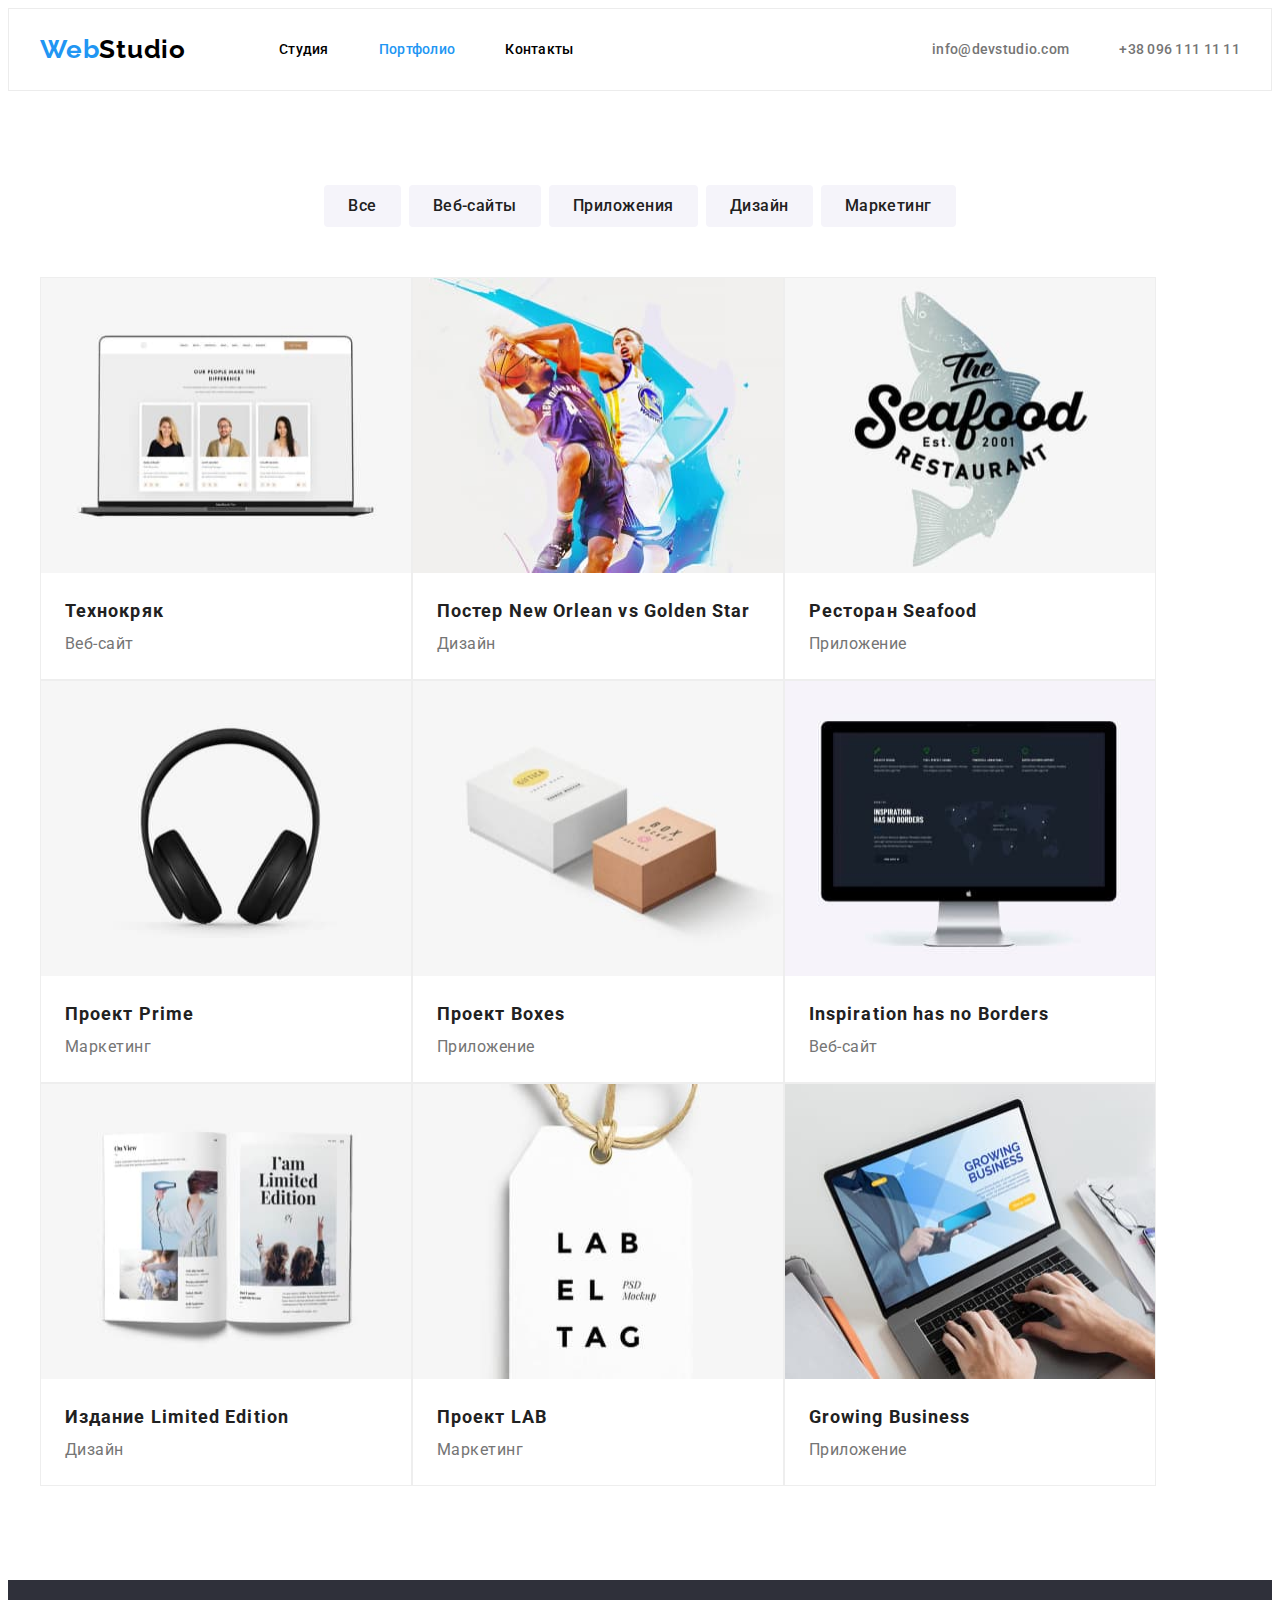
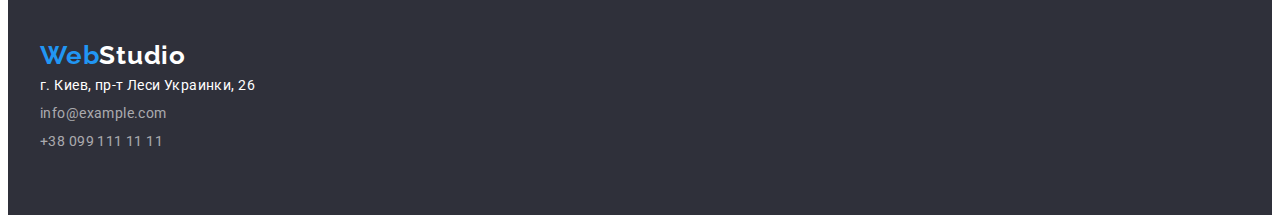
==== portfolio.html @ ea61c797 "no?" ====
<!DOCTYPE html>
<html lang="ru">
  <head>
    <meta charset="UTF-8" />
    <meta http-equiv="X-UA-Compatible" content="IE=edge" />
    <meta name="viewport" content="width=device-width, initial-scale=1.0" />
    <title>Portfolio</title>
    <link rel="preconnect" href="https://fonts.googleapis.com" />
    <link rel="preconnect" href="https://fonts.gstatic.com" crossorigin />
    <link
      href="https://fonts.googleapis.com/css2?family=Montserrat:wght@100;400;700&family=Raleway:wght@700&family=Roboto:wght@400;500;700;900&display=swap"
      rel="stylesheet"
    />
    <link
      rel="stylesheet"
      href="https://cdnjs.cloudflare.com/ajax/libs/modern-normalize/1.1.0/modern-normalize.min.css"
      integrity="sha512-wpPYUAdjBVSE4KJnH1VR1HeZfpl1ub8YT/NKx4PuQ5NmX2tKuGu6U/JRp5y+Y8XG2tV+wKQpNHVUX03MfMFn9Q=="
      crossorigin="anonymous"
      referrerpolicy="no-referrer"
    />
    <link rel="stylesheet" href="./css/styles.css" />
  </head>
  <body>
    <header class="header">
      <div class="container main-nav">
      <a href="./index.html" class="header-logo link"
        >Web<span class="title-studio">Studio</span></a
      >

      <nav class="header-nav">
        <ul class="header-list list">
          <li class="header-item list">
            <a href="./index.html" class="header-link link">Студия</a>
          </li>
          <li class="header-item list">
            <a href="./portfolio.html" class="header-link link"
              ><span class="portfolio-title"> Портфолио</span></a
            >
          </li>
          <li class="header-item list">
            <a href="#" class="header-link link">Контакты</a>
          </li>
        </ul>
      </nav>
      <ul class="connect-list">
        <li class="contact-list list item">
          <a href="mailto:info@devstudio.com" class="header-link link"
            ><span class="contact-tel">info@devstudio.com</span></a
          >
        </li>
        <li class="contact-list list item">
          <a href="tel:+380961111111" class="header-link link"
            ><span class="contact-tel">+38 096 111 11 11</span></a
          >
        </li>
      </ul>
    </div>
    </header>

    <main>
      <section class="team">
        <div class="container">
        <h1 class="visually-hidden">Наши проэкты</h1>
        <div class="project-item">
        <ul class="team-text">
          <li class="projects-list list">
            <button type="button" class="projects-button">Всe</button>
          </li>

          <li class="projects-list list">
            <button type="button" class="projects-button">Веб-сайты</button>
          </li>

          <li class="projects-list list">
            <button type="button" class="projects-button">Приложения</button>
          </li>

          <li class="projects-list list">
            <button type="button" class="projects-button">Дизайн</button>
          </li>

          <li class="projects-list list">
            <button type="button" class="projects-button">Маркетинг</button>
          </li>
        
        </ul>
      </div>
        <ul class="development">
          <li class="development-list list">
            <div class="flex-element">
            <a href="#" class="development-foto">
              <img
                src="./images2/img1.jpg"
                width="370"
                height="295"
                alt="Фото на мониторе"
              />
              <div class="development-text">
              <h2 class="development-title">Технокряк</h2>
              <p class="development-pre-title">Веб-сайт</p>
            </div>
          </div>
            
            
            </a>
          </li>
          <li class="development-list list">
            <div class="flex-element">
            <a href="#" class="development-foto">
              <img
                src="./images2/img2.jpg"
                width="370"
                height="295"
                alt="Игра в баскетбол"
              />
              <div class="development-text">
              <h2 class="development-title">Постер New Orlean vs Golden Star</h2>
              <p class="development-pre-title">Дизайн</p>
            </div>
              </div>
            </a>
          </li>
          
          <li class="development-list list">
            <div class="flex-element">
            <a href="#" class="development-foto">
              <img
                src="./images2/img3.jpg"
                width="370"
                height="295"
                alt="Название ресторана"
              />
              <div class="development-text">
              <h2 class="development-title">Ресторан Seafood</h2>
              <p class="development-pre-title">Приложение</p>
            </div>
            </div>
            </a>
          </li>
          
          <li class="development-list list">
            <div class="flex-element">
            <a href="#" class="development-foto">
              <img
                src="./images2/img4.jpg"
                width="370"
                height="295"
                alt="Наушники"
              />
              <div class="development-text">
              <h2 class="development-title">Проект Prime</h2>
              <p class="development-pre-title">Маркетинг</p>
            </div>
            </div>
            </a>
          </li>
          
          <li class="development-list list">
            <div class="flex-element">
            <a href="#" class="development-foto">
              <img
                src="./images2/img5.jpg"
                width="370"
                height="295"
                alt="Две коробки"
              />
              <div class="development-text">
              <h2 class="development-title">Проект Boxes</h2>
              <p class="development-pre-title">Приложение</p>
            </div>
            </div>
            </a>
          </li>
          
          <li class="development-list list">
            <div class="flex-element">
            <a href="#" class="development-foto">
              <img
                src="./images2/img6.jpg"
                width="370"
                height="295"
                alt="Монитор"
              />
              <div class="development-text">
              <h2 class="development-title">Inspiration has no Borders</h2>
              <p class="development-pre-title">Веб-сайт</p>
            </div>
            </div>
            </a>
          </li>
          
          <li class="development-list list">
            <div class="flex-element">
            <a href="#" class="development-foto">
              <img
                src="./images2/img7.jpg"
                width="370"
                height="295"
                alt="Развернутый жернал"
              />
              <div class="development-text">
              <h2 class="development-title">Издание Limited Edition</h2>
              <p class="development-pre-title">Дизайн</p>
            </div>
            </div>
            </a>
          </li>
          
          <li class="development-list list">
            <div class="flex-element">
            <a href="#" class="development-foto">
              <img
                src="./images2/img8.jpg"
                width="370"
                height="295"
                alt="Проспект с надписью"
              />
              <div class="development-text">
              <h2 class="development-title">Проект LAB</h2>
              <p class="development-pre-title">Маркетинг</p>
            </div>
            </div>
            </a>
          </li>
          
          <li class="development-list list">
            <div class="flex-element">
            <a href="#" class="development-foto">
              <img
                src="./images2/img9.jpg"
                width="370"
                height="295"
                alt="Работа на ноутбуке"
              >
              <div class="development-text">
              <h2 class="development-title">Growing Business</h2>
              <p class="development-pre-title">Приложение</p>
            </div>
          </div>
            </a>
          </li>
        </ul>
      </div>
      </section>
    </main>
    <footer class="info">
      <div class="container">
      <a href="./index.html" class="info-logo"
        ><span class="info-logo logo">Web</span>Studio</a
      >
      <address class="address">
        <p>
          <a
            href="https://www.google.com/maps/place/%D0%B1%D1%83%D0%BB.+%D0%9B%D0%B5%D1%81%D0%B8+%D0%A3%D0%BA%D1%80%D0%B0%D0%B8%D0%BD%D0%BA%D0%B8,+26,+%D0%9A%D0%B8%D0%B5%D0%B2,+02000/@50.4265807,30.5383858,17z/data=!3m1!4b1!4m5!3m4!1s0x40d4cf0e033ecbe9:0x57a4dffefec77da0!8m2!3d50.4265807!4d30.5383858?hl=ru"
            class="adress-city link"
          >
            г. Киев, пр-т Леси Украинки, 26</a
          >
        </p>
        <p>
          <a href="mailto:info@example.com" class="address-mail"
            >info@example.com</a
          >
        </p>
        <p>
          <a href="tel:+380991111111" class="address-tel">+38 099 111 11 11</a>
        </p>
      </address>
    </div>
    </footer>
  </body>
</html>
---- css/styles.css ----
:root {
    
    --main-title-color: #212121;
    --second-title-color: #2196F3;
    --font-style: normal;
    --primary-white-color: #FFFFFF; 
    --adress-prime-color: #757575;
}


body {

    font-family: 'Roboto', 'sans-serif';
}

.list {

    list-style: none;
}

.link {
    
    text-decoration: none;
}

.container {

    width: 1200px;

    padding-left: 15px;
    padding-right: 15px;

    margin-left: auto;
    margin-right: auto;

    
}


h1,
h2,
h3,
h4,
h5,
h6,
ul,
li,
p {

margin: 0;
padding: 0;

}
  



img {

    display: block;

  }

  button {

    cursor: pointer;

  }



  .section {

    padding-top: 94px;
    padding-bottom: 94px;

  }



/* ------------------ HEADER */

.header-nav. {
    
    
    
    background: var(--primary-white-color)
    
}


/* -----------MAIN NAV---------- */


.main-nav {

    display: flex;
    align-items: center;
    
    
}

/* ----------HEADER---------- */

.header {


border: 1px solid #ECECEC;

}


.header-item {

margin-right: 50px;

font-weight: 500;
font-size: 14px;
line-height: 1.14;
letter-spacing: 0.02em;


}



.header-item:last-child {

    margin-right: 0;
}


.header-nav {

    margin-left: 93px;
}


.header-logo {

font-family: 'Raleway', 'sans-serif';


margin-top: 24px;
margin-bottom: 25px;

}


.header-logo {
font-weight: 700;
font-size: 26px;
line-height: 1.19;
letter-spacing: 0.03em;

color: var(--second-title-color)

}

.title-studio:focus,
.title-studio:hover {

    
}

.header-list {

    display: flex;

}


.header-link {

    display: block;

    padding-top: 32px;
    padding-bottom: 32px;

color: var(--main-title-color)

font-weight: 500;
font-size: 14px;
line-height: 1.14;
letter-spacing: 0.02em;

}

.contact-mail {

font-weight: 500;
font-size: 14px;
line-height: 1.14;
letter-spacing: 0.02em;

color: var(--adress-prime-color)


}

.contact-tel {

font-weight: 500;
font-size: 14px;
line-height: 16px;
letter-spacing: 0.02em;

color: var(--adress-prime-color)
}

.contact-mail:hover,
.contact-mail:focus,
.contact-tel:hover,
.contact-tel:focus {

color: var(--second-title-color);

}


/* ----------------CONNECT TEL MAIL------------- */


.connect-list {

margin-left: auto;
    display: flex;

}

.connect-list .item + .item {

    margin-left: 50px;

}



.studio-title,
.portfolio-title {

font-weight: 500;
font-size: 14px;
line-height: 1.14;
letter-spacing: 0.02em;

color: var(--second-title-color);

}

.title-studio {

font-family: 'Raleway';
font-weight: 700;
font-size: 26px;
line-height: 1.19;
letter-spacing: 0.03em;

color: #000000;

}

.header-link:hover,
.header-link:focus {

color: var(--second-title-color)

}

.header-mail {

font-weight: 500;
font-size: 14px;
line-height: 1.14;
letter-spacing: 0.02em;

color: var(--second-title-color)

}

.header-tel {

font-weight: 500;
font-size: 14px;
line-height: 1.14;
letter-spacing: 0.02em;

color: var(--adress-prime-color)

}

.contact-list {

text-decoration: none;
    
}

/* --------------------HERO */

.hero {

    padding-top: 200px;
    padding-bottom: 200px;

    margin-bottom: 94px;

text-align: center;

    
background-color: #2F303A;


}



.hero-title {
    
text-align: center;

max-width: 696px;

font-weight: 900;
font-size: 44px;
line-height: 1.36;
letter-spacing: 0.06em;

margin-right: auto;
margin-left: auto;
margin-bottom: 30px;



color: var(--primary-white-color);

}



.hero-button {

text-align: center;


padding-top: 10px;
padding-right: 32px;
padding-bottom: 10px;
padding-left: 32px;



    font-weight: 700;
    font-size: 16px;
    line-height: 1.88;
    letter-spacing: 0.06em;

    color: var(--primary-white-color);
    background-color: #2196F3;

    box-shadow: 0px 4px 4px rgba(0, 0, 0, 0.15);
    border-radius: 4px;
    border: none;
    cursor: pointer;
    margin: 0 auto;
    display: block;
    


}

/* ------------ABOUT */

.about {
    
    
    margin-bottom: 94px;
    
}

.about-text {

    display: flex;
    gap: 30px;

}



.visually-hidden {

    position: absolute;
    white-space: nowrap;
    width: 1px;
    height: 1px;
    overflow: hidden;
    border: 0;
    padding: 0;
    clip: rect(0 0 0 0);
    clip-path: inset(50%);
    margin: -1px;

  }

.about-pre-title {

font-weight: 700;
font-size: 14px;
line-height: 1.14;
letter-spacing: 0.03em;
text-transform: uppercase;


margin-bottom: 10px;


color: var(--main-title-color);

}
.about-text {

font-size: 14px;
line-height: 1.71;
letter-spacing: 0.03em;


color: var(--adress-prime-color)
}

/* ----------WORK------------- */

.work-about-foto {

    display: flex;
    gap: 30px;
    
}


.work-about {

text-align: center;
font-weight: 700;
font-size: 36px;
line-height: 1.16;
letter-spacing: 0.03em;

color: var(--main-title-color);

margin-bottom: 50px;

}

.about-list {

text-decoration: none;
min-width: 270px;

}



.work-foto {

text-decoration: none;


margin-bottom: 94px;
    
}



/* -----------TEAM */

.team-work {
    
background-color: #F5F4FA;


padding-top: 94px;
padding-bottom: 94px;
}

.team-text {

    margin-top: 94px;

}

.team-title {
text-align: center;

margin-bottom: 50px;


font-weight: 700;
font-size: 36px;
line-height: 1.66;
letter-spacing: 0.03em;

color: var(--main-title-color);

}

.team-list {
    display: flex;
    gap: 30px;

    max-width: 270px;

text-decoration: none;

    
}
.team-item {

box-shadow: 0px 1px 3px rgba(0, 0, 0, 0.12), 0px 1px 1px rgba(0, 0, 0, 0.14), 0px 2px 1px rgba(0, 0, 0, 0.2);
border-radius: 0px 0px 4px 4px;
    
}
.team-foto {


}

.team-info {

padding-top: 30px;
padding-bottom: 30px;

}

.team-pre-title {
text-align: center;

margin-bottom: 10px;
font-weight: 500;
font-size: 16px;
line-height: 1.18;
letter-spacing: 0.03em;

color: var(--main-title-color);
}
.team-list-text {
text-align: center;

font-size: 16px;
line-height: 1.18;
letter-spacing: 0.03em;

color: var(--adress-prime-color)
}

/* ------------FOOTER */

.info {

background-color: #2F303A;

padding-top: 60px;
padding-bottom: 60px;


}
.info-logo {

font-family: 'Raleway';
font-weight: 700;
font-size: 26px;
line-height: 1.19;
letter-spacing: 0.03em;

color: var(--primary-white-color);

margin-bottom: 20px;

}
.logo {

font-family: 'Raleway';
font-weight: 700;
font-size: 26px;
line-height: 1.19;
letter-spacing: 0.03em;

color: var(--second-title-color)

}
.address {

font-size: 14px;
line-height: 1.71;
letter-spacing: 0.03em;

color: var(--primary-white-color);

}
.adress-city {

font-weight: 400;
font-size: 14px;
line-height: 1.71;
letter-spacing: 0.03em;

color: var(--primary-white-color)

margin-bottom: 9px;

}

.address-mail {

margin-bottom: 9px;
    
}

.address-mail,
.address-tel {

font-size: 14px;
line-height: 1.71;
letter-spacing: 0.03em;

color: rgba(255, 255, 255, 0.6);

}

.adress-city:hover,
.adress-city:focus,
.address-mail:hover,
.address-mail:focus,
.address-tel:hover,
.address-tel:focus {

    color: var(--second-title-color);
}


/* ----------PORTFOLIO */

body {

    font-family: 'Roboto', 'sans-serif';

}

/* ------------MAIN */



.project-item {

    margin-bottom: 50px;
    
}

/* --------------TEAM LIST--------- */

.team {

    background: #FFFFFF;

}

.team-text {

    margin-right: auto;
    margin-left: auto;
    display: flex;
    justify-content: center;
    
    gap: 8px;
    
}




.projects-list {

    display: inline-block;


text-decoration: none;   
font-weight: 500;
font-size: 16px;
line-height: 1.62;
letter-spacing: 0.03em;

color: var(--main-title-color);
}


.projects-button:hover,
.projects-button:focus
{
    color: var(--primary-white-color);
    background-color: var(--second-title-color)
    
    
}

.button-color {

    color: var(--second-title-color);
    cursor: pointer;
    
}


.projects-button {

    background: #F5F4FA;
    border-radius: 4px;
    border-color: transparent;

font-family: 'Roboto';
font-weight: 500;
font-size: 16px;
line-height: 1.62;
letter-spacing: 0.03em;

color: var(--main-title-color);
cursor: pointer;

padding-top: 6px;
padding-right: 22px;
padding-bottom: 6px;
padding-left: 22px; 

}

.development-text {

padding-top: 20px;
padding-bottom: 20px;
padding-right: 24px;
padding-left: 24px;

}
    

/* ------------PHOTOS---------- */

.development {

    display: flex;
    flex-wrap: wrap;
    margin-bottom: 94px;
    
}

.flex-element {

    width: 370px;
    
    margin-right: 30px;
    margin-bottom: 30px;
    
}

.flex-element:nth-child(3n - 1) {

    margin-right: 0;
}

.flex-element:nth-last-child(-n + 6) {

    margin-bottom: 0;
    
  }

.development-list {

    width: 370px;

background: #FFFFFF;
border: 1px solid #EEEEEE;

    
}
.development-foto {

text-decoration: none;

    
}
.development-title {

font-weight: 700;
font-size: 18px;
line-height: 2.00;
letter-spacing: 0.06em;

color: var(--main-title-color);

}


.development-pre-title {

font-size: 16px;
line-height: 1.87;
letter-spacing: 0.03em;

color: var(--adress-prime-color)

}

/* --------FOOTER */


.info-logo {

text-decoration: none;
margin-bottom: 20px;

}

.info-logo:hover,
.info-logo:focus {

    
}

.logo {
}

.address-city {

    margin-bottom: 9px;

}

.address {

text-decoration: none;
font-style: var(--font-style);
font-size: 14px;
line-height: 2;


letter-spacing: 0.03em;

color: var(--primary-white-color);
}

.address-mail {

    margin-bottom: 9px;

}

.address-tel {

    margin-bottom: 9px;

}

.address-mail,
.address-tel {

text-decoration: none;
font-size: 14px;
line-height: 2;
font-style: var(--font-style);
letter-spacing: 0.03em;

color: rgba(255, 255, 255, 0.6);
}
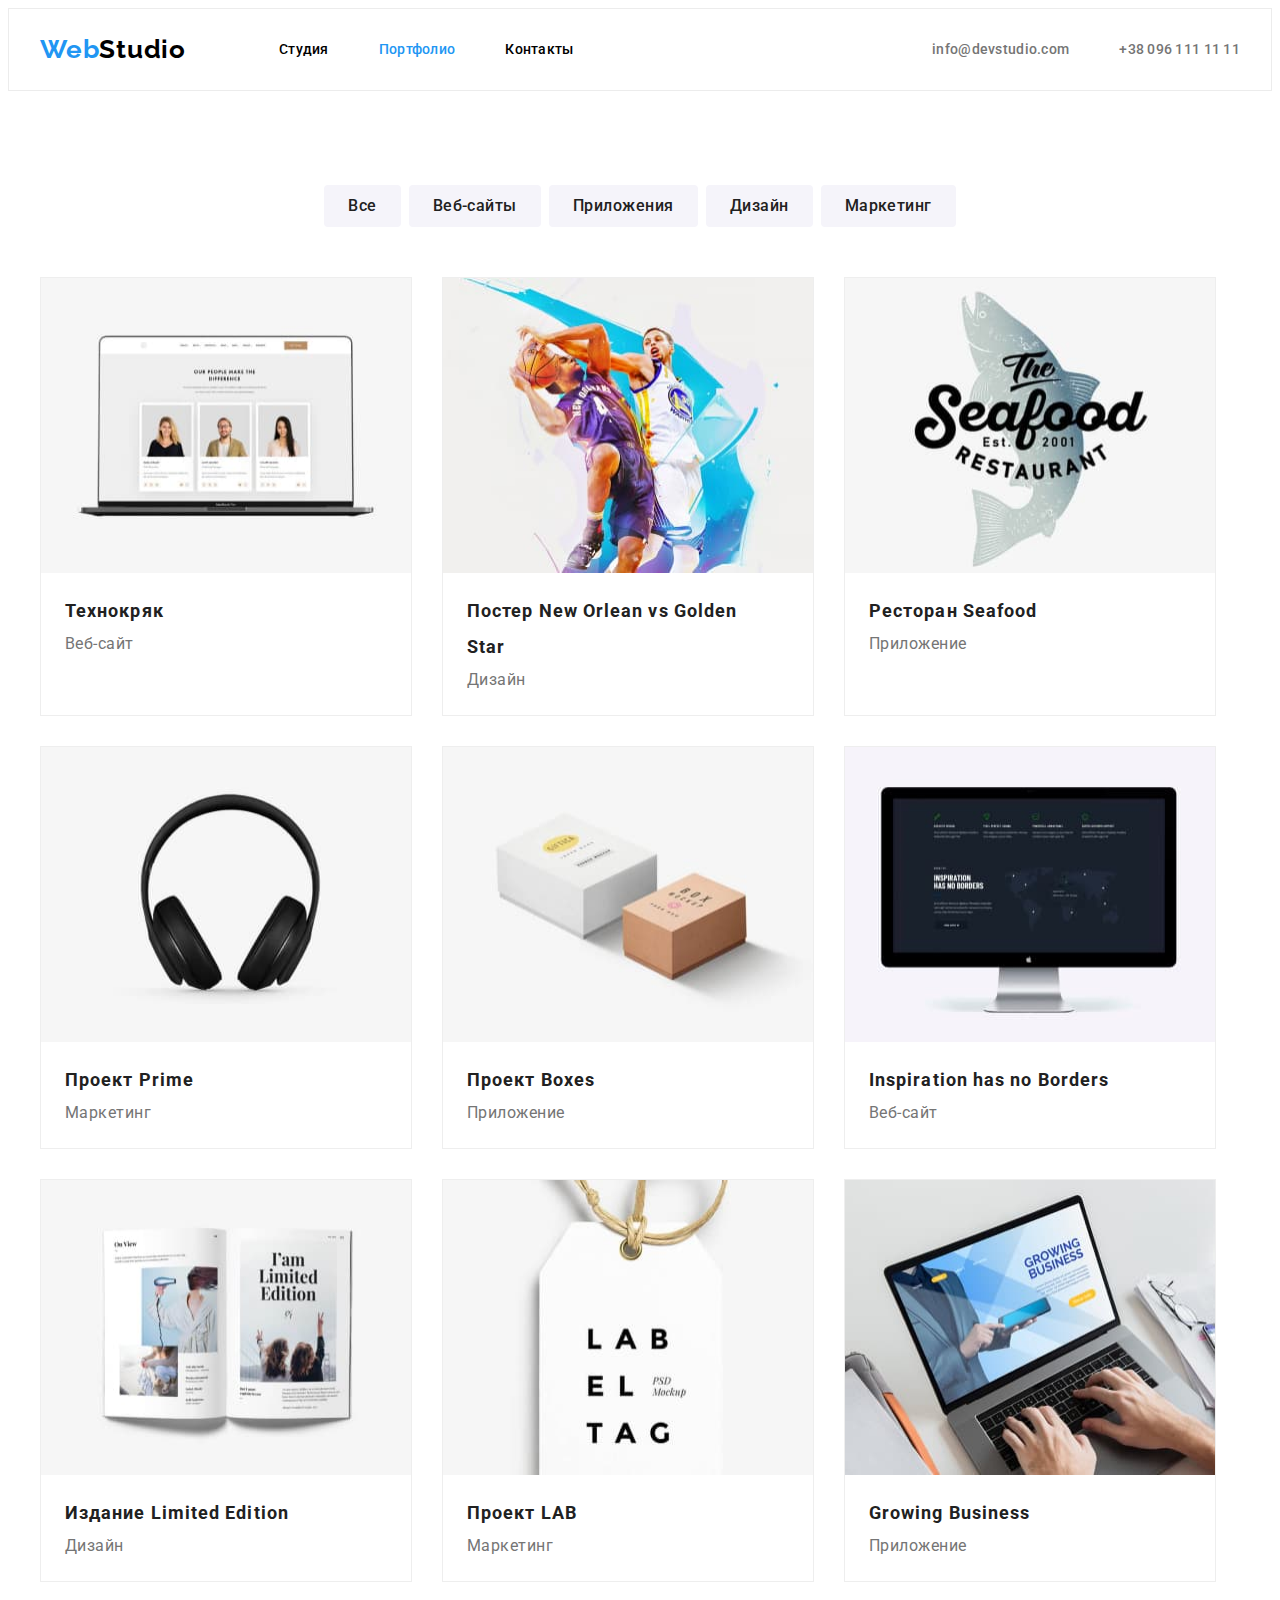
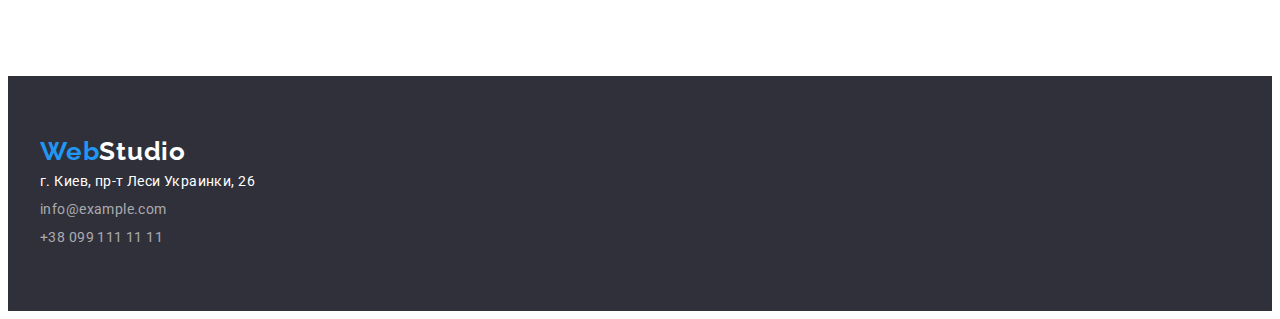
==== commit d08b7e1b: "no?" ====
--- a/portfolio.html
+++ b/portfolio.html
@@ -85,6 +85,7 @@
         
         </ul>
       </div>
+
         <ul class="development">
           <li class="development-list list">
             <div class="flex-element">
@@ -94,16 +95,17 @@
                 width="370"
                 height="295"
                 alt="Фото на мониторе"
-              />
+              >
+              
               <div class="development-text">
               <h2 class="development-title">Технокряк</h2>
               <p class="development-pre-title">Веб-сайт</p>
             </div>
-          </div>
-            
-            
-            </a>
-          </li>
+          </a>
+          </div>
+        
+      </li>
+
           <li class="development-list list">
             <div class="flex-element">
             <a href="#" class="development-foto">
@@ -117,9 +119,10 @@
               <h2 class="development-title">Постер New Orlean vs Golden Star</h2>
               <p class="development-pre-title">Дизайн</p>
             </div>
-              </div>
-            </a>
-          </li>
+          </a>
+          </div>
+        
+      </li>
           
           <li class="development-list list">
             <div class="flex-element">
@@ -134,9 +137,10 @@
               <h2 class="development-title">Ресторан Seafood</h2>
               <p class="development-pre-title">Приложение</p>
             </div>
-            </div>
-            </a>
-          </li>
+          </a>
+          </div>
+        
+      </li>
           
           <li class="development-list list">
             <div class="flex-element">
@@ -151,9 +155,10 @@
               <h2 class="development-title">Проект Prime</h2>
               <p class="development-pre-title">Маркетинг</p>
             </div>
-            </div>
-            </a>
-          </li>
+          </a>
+          </div>
+        
+      </li>
           
           <li class="development-list list">
             <div class="flex-element">
@@ -168,9 +173,10 @@
               <h2 class="development-title">Проект Boxes</h2>
               <p class="development-pre-title">Приложение</p>
             </div>
-            </div>
-            </a>
-          </li>
+          </a>
+          </div>
+        
+      </li>
           
           <li class="development-list list">
             <div class="flex-element">
@@ -185,9 +191,10 @@
               <h2 class="development-title">Inspiration has no Borders</h2>
               <p class="development-pre-title">Веб-сайт</p>
             </div>
-            </div>
-            </a>
-          </li>
+          </a>
+          </div>
+        
+      </li>
           
           <li class="development-list list">
             <div class="flex-element">
@@ -202,9 +209,10 @@
               <h2 class="development-title">Издание Limited Edition</h2>
               <p class="development-pre-title">Дизайн</p>
             </div>
-            </div>
-            </a>
-          </li>
+          </a>
+          </div>
+        
+      </li>
           
           <li class="development-list list">
             <div class="flex-element">
@@ -219,9 +227,10 @@
               <h2 class="development-title">Проект LAB</h2>
               <p class="development-pre-title">Маркетинг</p>
             </div>
-            </div>
-            </a>
-          </li>
+          </a>
+          </div>
+        
+      </li>
           
           <li class="development-list list">
             <div class="flex-element">
--- a/css/styles.css
+++ b/css/styles.css
@@ -744,6 +744,8 @@
 
 .development {
 
+
+    gap: 30px;
     display: flex;
     flex-wrap: wrap;
     margin-bottom: 94px;
@@ -752,7 +754,7 @@
 
 .flex-element {
 
-    width: 370px;
+    
     
     margin-right: 30px;
     margin-bottom: 30px;
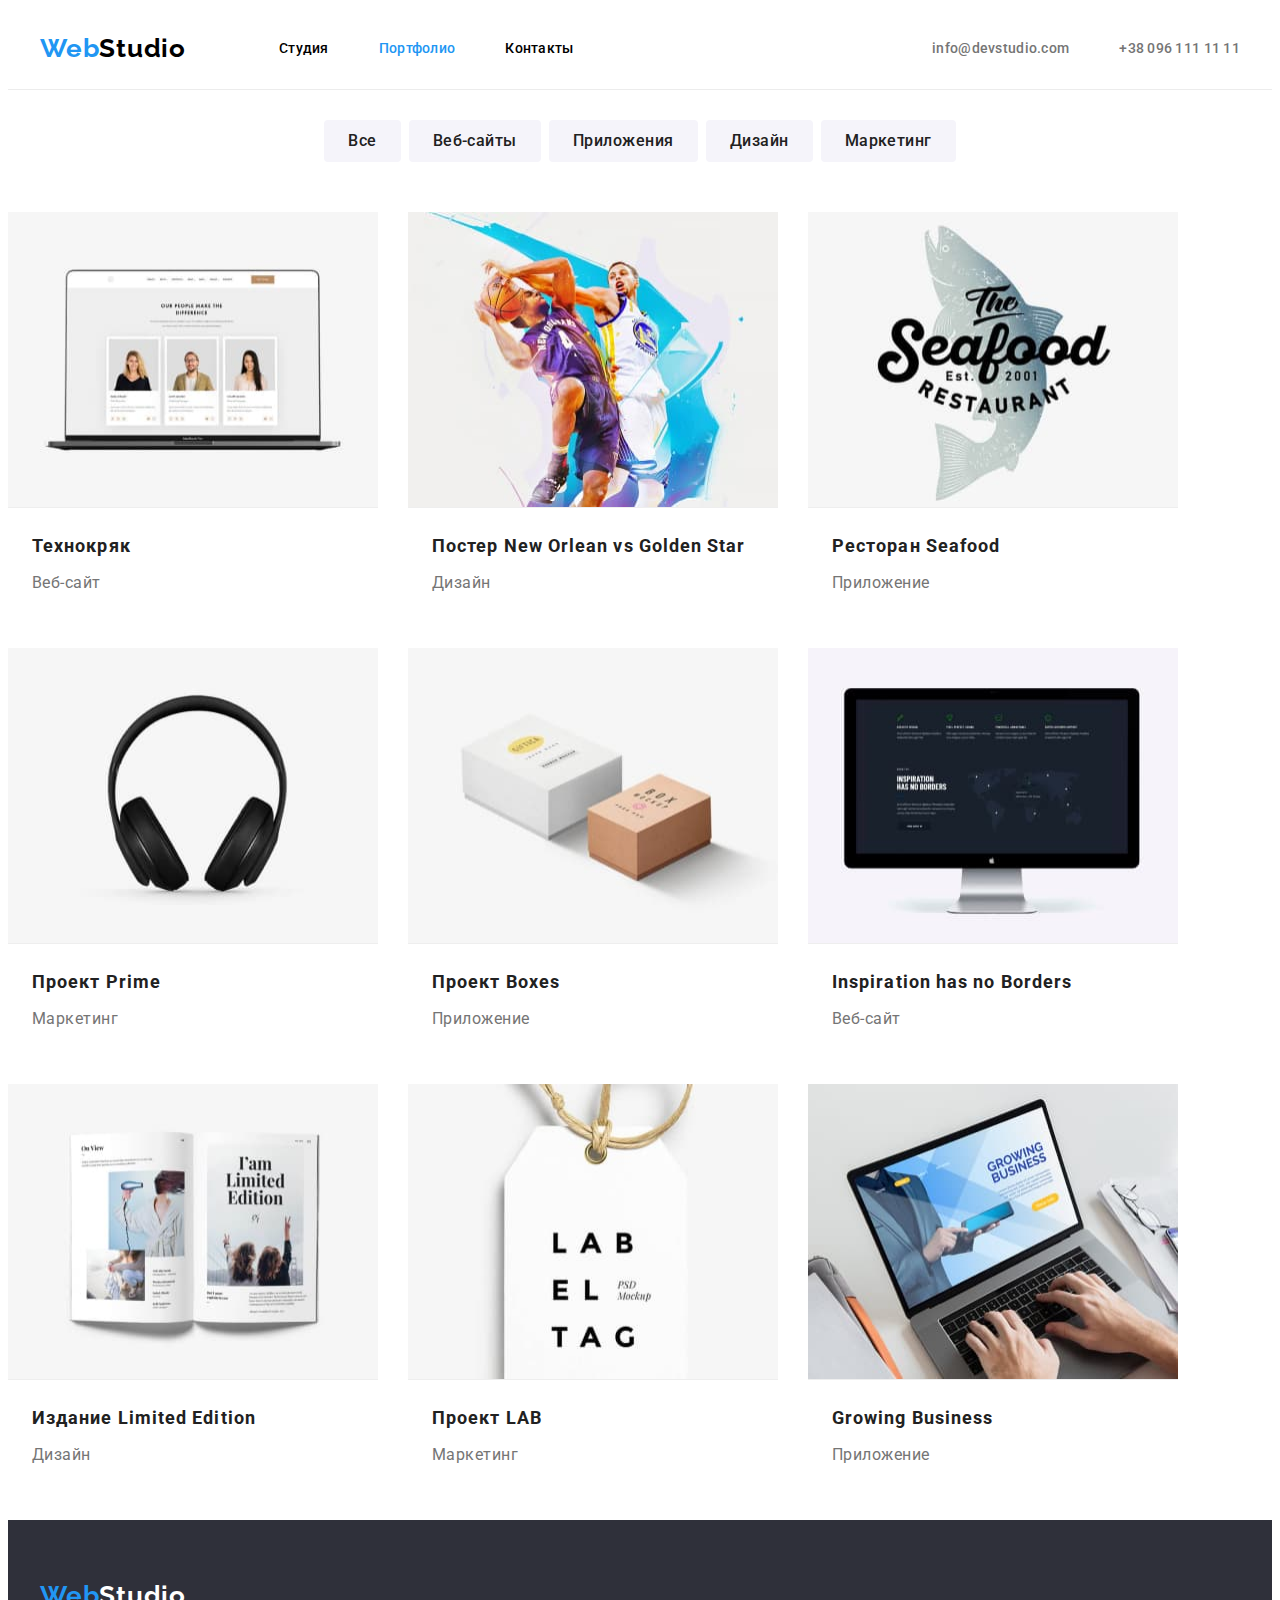
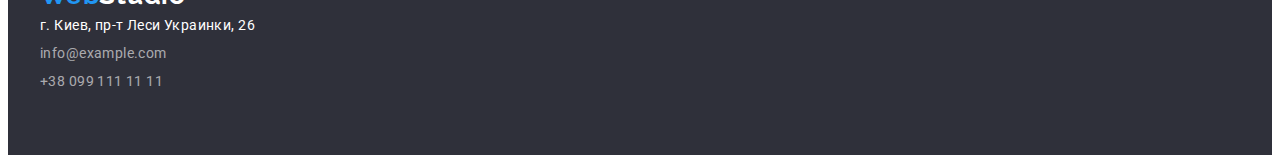
==== commit ef7291f4: "no ((" ====
--- a/portfolio.html
+++ b/portfolio.html
@@ -61,7 +61,6 @@
       <section class="team">
         <div class="container">
         <h1 class="visually-hidden">Наши проэкты</h1>
-        <div class="project-item">
         <ul class="team-text">
           <li class="projects-list list">
             <button type="button" class="projects-button">Всe</button>
@@ -88,168 +87,157 @@
 
         <ul class="development">
           <li class="development-list list">
-            <div class="flex-element">
             <a href="#" class="development-foto">
               <img
                 src="./images2/img1.jpg"
                 width="370"
                 height="295"
-                alt="Фото на мониторе"
-              >
-              
+                alt="Фото на мониторе"/>
+      
               <div class="development-text">
               <h2 class="development-title">Технокряк</h2>
               <p class="development-pre-title">Веб-сайт</p>
             </div>
           </a>
-          </div>
-        
-      </li>
-
-          <li class="development-list list">
-            <div class="flex-element">
+          
+        
+      </li>
+
+          <li class="development-list list">
             <a href="#" class="development-foto">
               <img
                 src="./images2/img2.jpg"
                 width="370"
                 height="295"
-                alt="Игра в баскетбол"
-              />
+                alt="Игра в баскетбол"/>
               <div class="development-text">
               <h2 class="development-title">Постер New Orlean vs Golden Star</h2>
               <p class="development-pre-title">Дизайн</p>
             </div>
           </a>
-          </div>
-        
-      </li>
-          
-          <li class="development-list list">
-            <div class="flex-element">
+          
+        
+      </li>
+          
+          <li class="development-list list">
+            
             <a href="#" class="development-foto">
               <img
                 src="./images2/img3.jpg"
                 width="370"
                 height="295"
-                alt="Название ресторана"
-              />
+                alt="Название ресторана"/>
               <div class="development-text">
               <h2 class="development-title">Ресторан Seafood</h2>
               <p class="development-pre-title">Приложение</p>
             </div>
           </a>
-          </div>
-        
-      </li>
-          
-          <li class="development-list list">
-            <div class="flex-element">
+          
+        
+      </li>
+          
+          <li class="development-list list">
+            
             <a href="#" class="development-foto">
               <img
                 src="./images2/img4.jpg"
                 width="370"
                 height="295"
-                alt="Наушники"
-              />
+                alt="Наушники"/>
               <div class="development-text">
               <h2 class="development-title">Проект Prime</h2>
               <p class="development-pre-title">Маркетинг</p>
             </div>
           </a>
-          </div>
-        
-      </li>
-          
-          <li class="development-list list">
-            <div class="flex-element">
+          
+        
+      </li>
+          
+          <li class="development-list list">
+            
             <a href="#" class="development-foto">
               <img
                 src="./images2/img5.jpg"
                 width="370"
                 height="295"
-                alt="Две коробки"
-              />
+                alt="Две коробки"/>
               <div class="development-text">
               <h2 class="development-title">Проект Boxes</h2>
               <p class="development-pre-title">Приложение</p>
             </div>
           </a>
-          </div>
-        
-      </li>
-          
-          <li class="development-list list">
-            <div class="flex-element">
+          
+        
+      </li>
+          
+          <li class="development-list list">
+            
             <a href="#" class="development-foto">
               <img
                 src="./images2/img6.jpg"
                 width="370"
                 height="295"
-                alt="Монитор"
-              />
+                alt="Монитор"/>
               <div class="development-text">
               <h2 class="development-title">Inspiration has no Borders</h2>
               <p class="development-pre-title">Веб-сайт</p>
             </div>
           </a>
-          </div>
-        
-      </li>
-          
-          <li class="development-list list">
-            <div class="flex-element">
+          
+        
+      </li>
+          
+          <li class="development-list list">
+            
             <a href="#" class="development-foto">
               <img
                 src="./images2/img7.jpg"
                 width="370"
                 height="295"
-                alt="Развернутый жернал"
-              />
+                alt="Развернутый жyрнал"/>
               <div class="development-text">
               <h2 class="development-title">Издание Limited Edition</h2>
               <p class="development-pre-title">Дизайн</p>
             </div>
           </a>
-          </div>
-        
-      </li>
-          
-          <li class="development-list list">
-            <div class="flex-element">
+          
+        
+      </li>
+          
+          <li class="development-list list">
+            
             <a href="#" class="development-foto">
               <img
                 src="./images2/img8.jpg"
                 width="370"
                 height="295"
-                alt="Проспект с надписью"
-              />
+                alt="Проспект с надписью"/>
               <div class="development-text">
               <h2 class="development-title">Проект LAB</h2>
               <p class="development-pre-title">Маркетинг</p>
             </div>
           </a>
-          </div>
-        
-      </li>
-          
-          <li class="development-list list">
-            <div class="flex-element">
+          
+        
+      </li>
+          
+          <li class="development-list list">
             <a href="#" class="development-foto">
               <img
                 src="./images2/img9.jpg"
                 width="370"
                 height="295"
-                alt="Работа на ноутбуке"
-              >
+                alt="Работа на ноутбуке"/>
               <div class="development-text">
               <h2 class="development-title">Growing Business</h2>
               <p class="development-pre-title">Приложение</p>
             </div>
-          </div>
-            </a>
-          </li>
+          </a>
+          
+        
+      </li>
         </ul>
-      </div>
+      
       </section>
     </main>
     <footer class="info">
--- a/css/styles.css
+++ b/css/styles.css
@@ -105,7 +105,7 @@
 .header {
 
 
-border: 1px solid #ECECEC;
+border-bottom: 1px solid #ECECEC;
 
 }
 
@@ -141,8 +141,7 @@
 font-family: 'Raleway', 'sans-serif';
 
 
-margin-top: 24px;
-margin-bottom: 25px;
+
 
 }
 
@@ -302,7 +301,7 @@
     padding-top: 200px;
     padding-bottom: 200px;
 
-    margin-bottom: 94px;
+    
 
 text-align: center;
 
@@ -371,7 +370,8 @@
 /* ------------ABOUT */
 
 .about {
-    
+    padding-top: 94px;
+    padding-bottom: 94px;
     
     margin-bottom: 94px;
     
@@ -453,7 +453,7 @@
 .about-list {
 
 text-decoration: none;
-min-width: 270px;
+width: 270px;
 
 }
 
@@ -464,13 +464,20 @@
 text-decoration: none;
 
 
-margin-bottom: 94px;
+
     
 }
 
 
 
 /* -----------TEAM */
+
+.work {
+
+    padding-bottom: 94px;
+
+
+}
 
 .team-work {
     
@@ -483,7 +490,7 @@
 
 .team-text {
 
-    margin-top: 94px;
+    
 
 }
 
@@ -503,10 +510,9 @@
 }
 
 .team-list {
+
     display: flex;
     gap: 30px;
-
-    max-width: 270px;
 
 text-decoration: none;
 
@@ -562,7 +568,18 @@
 
 
 }
+
+.footer-list {
+    
+    list-style: none;
+}
+
+.footer-title-list {
+    
+}
+
 .info-logo {
+
 
 font-family: 'Raleway';
 font-weight: 700;
@@ -622,6 +639,14 @@
 letter-spacing: 0.03em;
 
 color: rgba(255, 255, 255, 0.6);
+
+}
+
+.address-tel {
+
+
+    margin-bottom: 60px;
+
 
 }
 
@@ -648,17 +673,14 @@
 
 
 
-.project-item {
-
-    margin-bottom: 50px;
-    
-}
-
 /* --------------TEAM LIST--------- */
 
 .team {
 
     background: #FFFFFF;
+
+    padding-top: 30px;
+    padding-bottom: 30px;
 
 }
 
@@ -670,6 +692,8 @@
     justify-content: center;
     
     gap: 8px;
+
+    margin-bottom: 50px;
     
 }
 
@@ -737,6 +761,11 @@
 padding-right: 24px;
 padding-left: 24px;
 
+border: 1px solid #EEEEEE;
+border-bottom: 54px;
+border-right: 24px;
+border-left: 24px;
+
 }
     
 
@@ -748,7 +777,7 @@
     gap: 30px;
     display: flex;
     flex-wrap: wrap;
-    margin-bottom: 94px;
+    
     
 }
 
@@ -777,7 +806,7 @@
     width: 370px;
 
 background: #FFFFFF;
-border: 1px solid #EEEEEE;
+
 
     
 }
@@ -788,6 +817,8 @@
     
 }
 .development-title {
+
+    margin-bottom: 4px;
 
 font-weight: 700;
 font-size: 18px;
@@ -801,12 +832,16 @@
 
 .development-pre-title {
 
+    
+
 font-size: 16px;
 line-height: 1.87;
 letter-spacing: 0.03em;
 
 color: var(--adress-prime-color)
 
+
+
 }
 
 /* --------FOOTER */
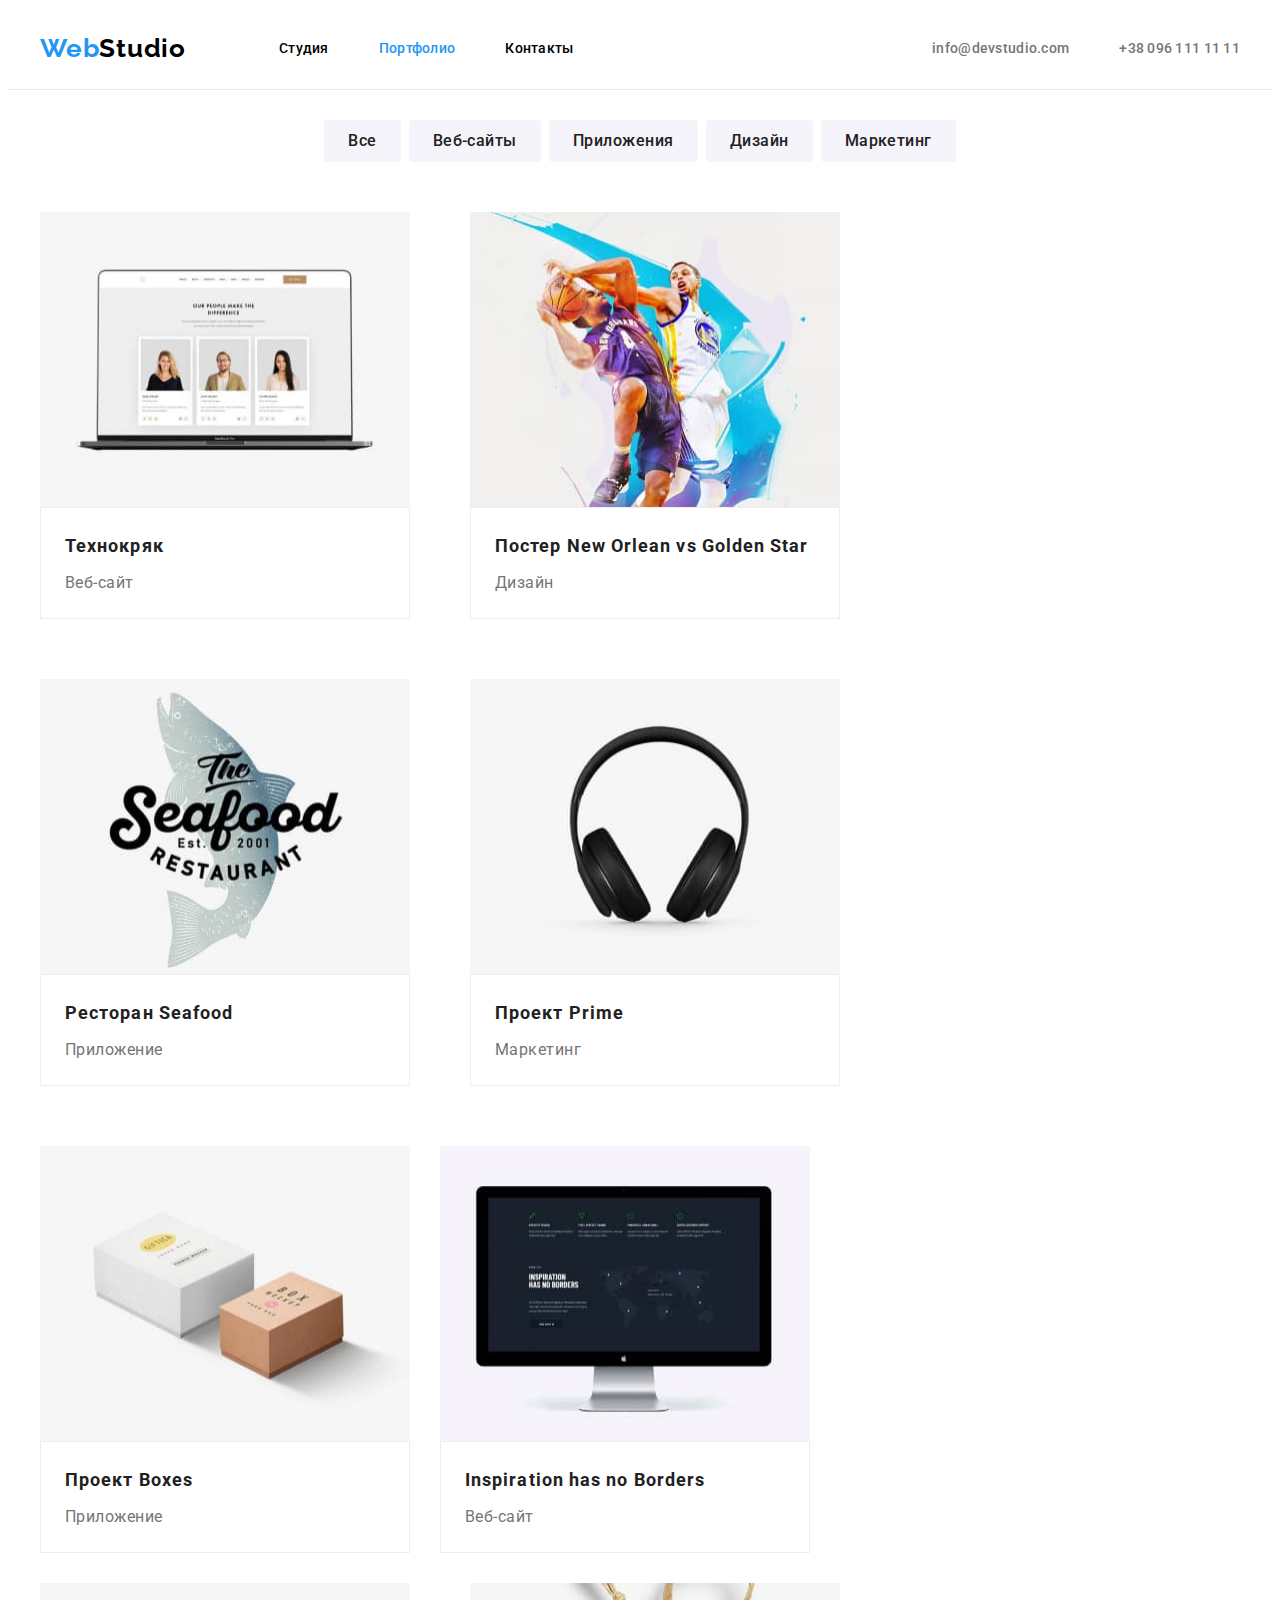
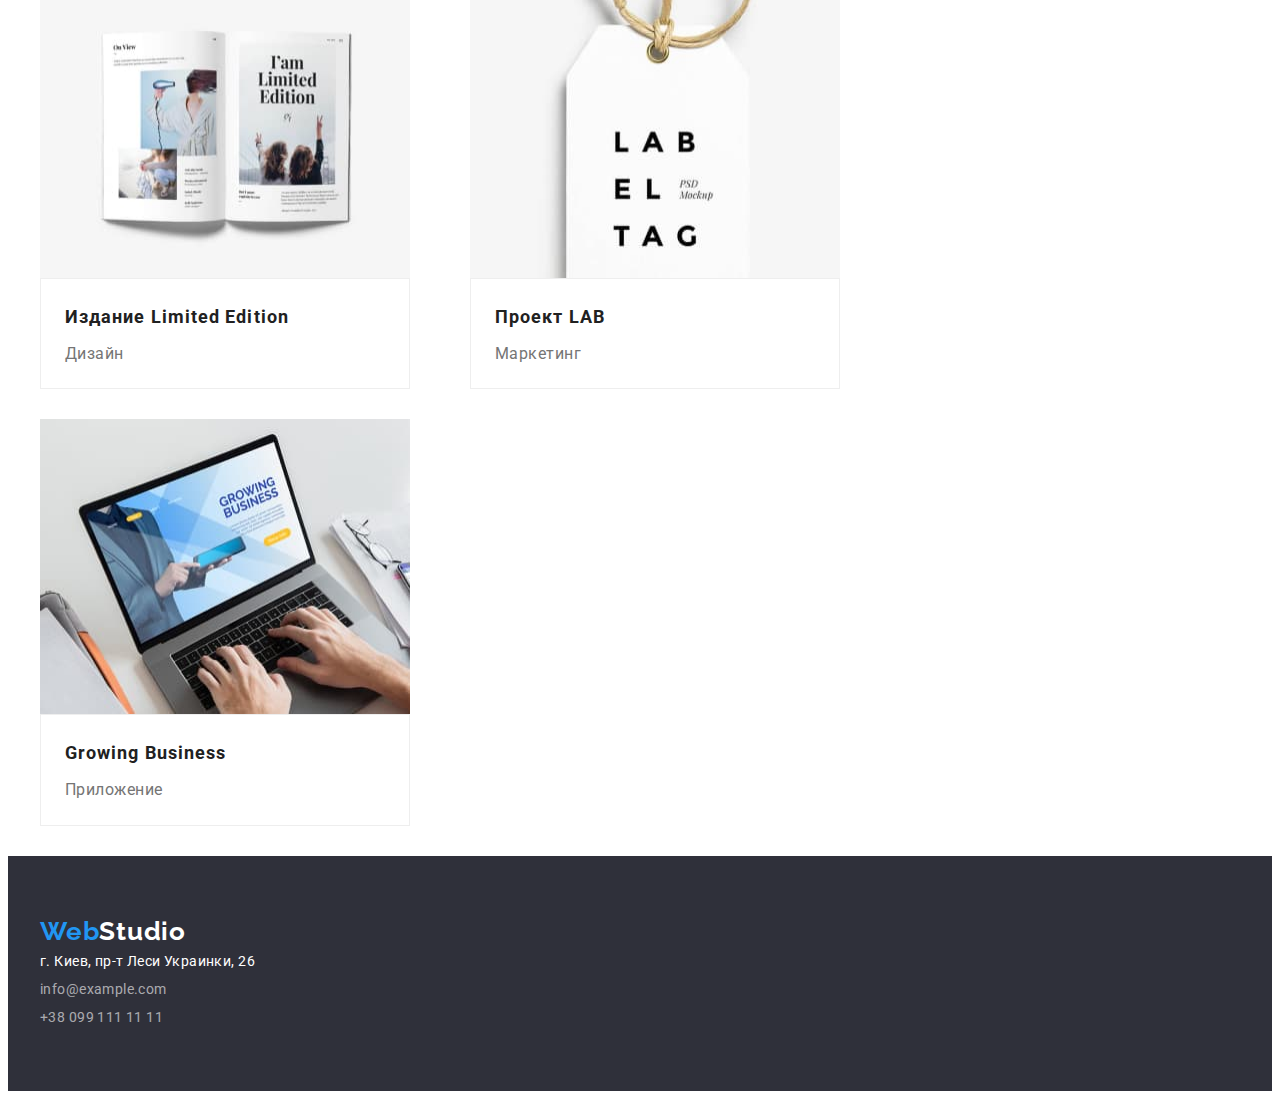
==== commit 01c19af4: "no" ====
--- a/portfolio.html
+++ b/portfolio.html
@@ -83,7 +83,7 @@
           </li>
         
         </ul>
-      </div>
+      
 
         <ul class="development">
           <li class="development-list list">
@@ -231,12 +231,14 @@
               <div class="development-text">
               <h2 class="development-title">Growing Business</h2>
               <p class="development-pre-title">Приложение</p>
+            
             </div>
           </a>
           
         
       </li>
         </ul>
+      </div>
       
       </section>
     </main>
--- a/css/styles.css
+++ b/css/styles.css
@@ -762,9 +762,7 @@
 padding-left: 24px;
 
 border: 1px solid #EEEEEE;
-border-bottom: 54px;
-border-right: 24px;
-border-left: 24px;
+
 
 }
     
@@ -781,7 +779,7 @@
     
 }
 
-.flex-element {
+.development-list {
 
     
     
@@ -790,12 +788,12 @@
     
 }
 
-.flex-element:nth-child(3n - 1) {
+.development-list:nth-child(3n - 1) {
 
     margin-right: 0;
 }
 
-.flex-element:nth-last-child(-n + 6) {
+.development-list:nth-last-child(-n + 6) {
 
     margin-bottom: 0;
     
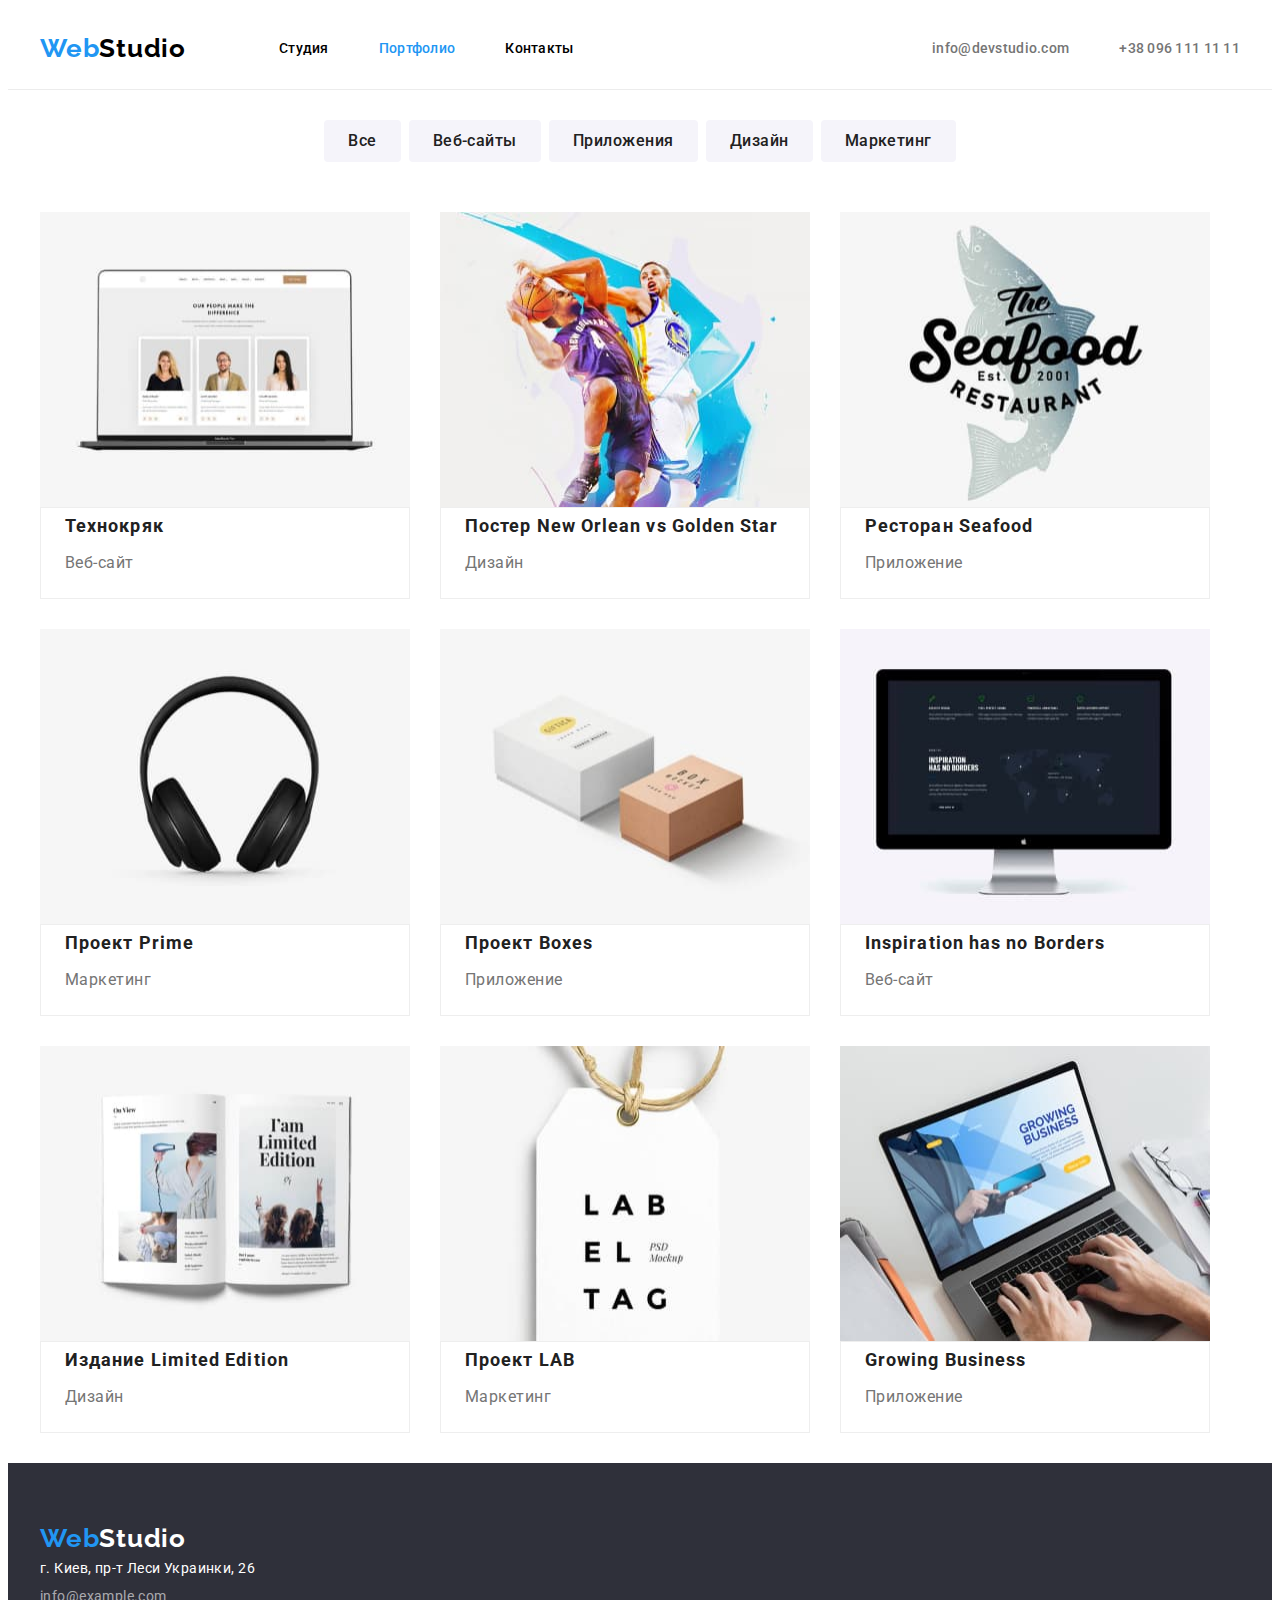
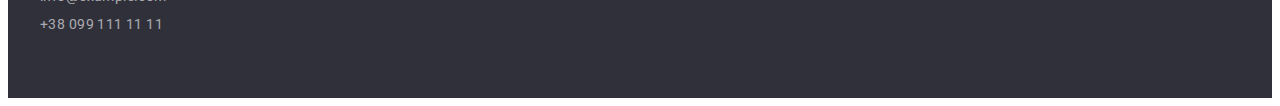
==== commit 428c206b: "no no no" ====
--- a/portfolio.html
+++ b/portfolio.html
@@ -244,26 +244,26 @@
     </main>
     <footer class="info">
       <div class="container">
-      <a href="./index.html" class="info-logo"
-        ><span class="info-logo logo">Web</span>Studio</a
-      >
-      <address class="address">
-        <p>
-          <a
-            href="https://www.google.com/maps/place/%D0%B1%D1%83%D0%BB.+%D0%9B%D0%B5%D1%81%D0%B8+%D0%A3%D0%BA%D1%80%D0%B0%D0%B8%D0%BD%D0%BA%D0%B8,+26,+%D0%9A%D0%B8%D0%B5%D0%B2,+02000/@50.4265807,30.5383858,17z/data=!3m1!4b1!4m5!3m4!1s0x40d4cf0e033ecbe9:0x57a4dffefec77da0!8m2!3d50.4265807!4d30.5383858?hl=ru"
-            class="adress-city link"
-          >
-            г. Киев, пр-т Леси Украинки, 26</a
-          >
-        </p>
-        <p>
+        <ul class="footer-list">
+          <li class="footer-title-list">
+        <a href="./index.html" class="info-logo"
+          ><span class="info-logo logo">Web</span>Studio</a>
+        </li>
+      <li footer-title-list>
+        <address class="address">
+            <a
+              href="https://www.google.com/maps/place/%D0%B1%D1%83%D0%BB.+%D0%9B%D0%B5%D1%81%D0%B8+%D0%A3%D0%BA%D1%80%D0%B0%D0%B8%D0%BD%D0%BA%D0%B8,+26,+%D0%9A%D0%B8%D0%B5%D0%B2,+02000/@50.4265807,30.5383858,17z/data=!3m1!4b1!4m5!3m4!1s0x40d4cf0e033ecbe9:0x57a4dffefec77da0!8m2!3d50.4265807!4d30.5383858?hl=ru"
+              class="adress-city link">
+              г. Киев, пр-т Леси Украинки, 26</a>
+          </li>
+        <li footer-title-list>
           <a href="mailto:info@example.com" class="address-mail"
-            >info@example.com</a
-          >
-        </p>
-        <p>
+            >info@example.com</a>
+          </li>
+          <li footer-title-list>
           <a href="tel:+380991111111" class="address-tel">+38 099 111 11 11</a>
-        </p>
+        </li>
+          </ul>
       </address>
     </div>
     </footer>
--- a/css/styles.css
+++ b/css/styles.css
@@ -557,7 +557,7 @@
 color: var(--adress-prime-color)
 }
 
-/* ------------FOOTER */
+/* ------------FOOTER-------------------- */
 
 .info {
 
@@ -570,8 +570,11 @@
 }
 
 .footer-list {
-    
+
+    display: block;
     list-style: none;
+
+    
 }
 
 .footer-title-list {
@@ -614,6 +617,8 @@
 }
 .adress-city {
 
+margin-bottom: 9px;
+
 font-weight: 400;
 font-size: 14px;
 line-height: 1.71;
@@ -621,7 +626,7 @@
 
 color: var(--primary-white-color)
 
-margin-bottom: 9px;
+
 
 }
 
@@ -645,7 +650,7 @@
 .address-tel {
 
 
-    margin-bottom: 60px;
+    
 
 
 }
@@ -695,6 +700,7 @@
 
     margin-bottom: 50px;
     
+    
 }
 
 
@@ -756,7 +762,7 @@
 
 .development-text {
 
-padding-top: 20px;
+
 padding-bottom: 20px;
 padding-right: 24px;
 padding-left: 24px;
@@ -764,6 +770,7 @@
 border: 1px solid #EEEEEE;
 
 
+
 }
     
 
@@ -781,10 +788,9 @@
 
 .development-list {
 
-    
-    
-    margin-right: 30px;
-    margin-bottom: 30px;
+    gap: 30px;
+    
+    
     
 }
 
@@ -842,12 +848,16 @@
 
 }
 
-/* --------FOOTER */
+/* --------FOOTER----------- */
 
 
 .info-logo {
 
+
+
 text-decoration: none;
+
+
 margin-bottom: 20px;
 
 }
@@ -888,7 +898,7 @@
 
 .address-tel {
 
-    margin-bottom: 9px;
+    
 
 }
 
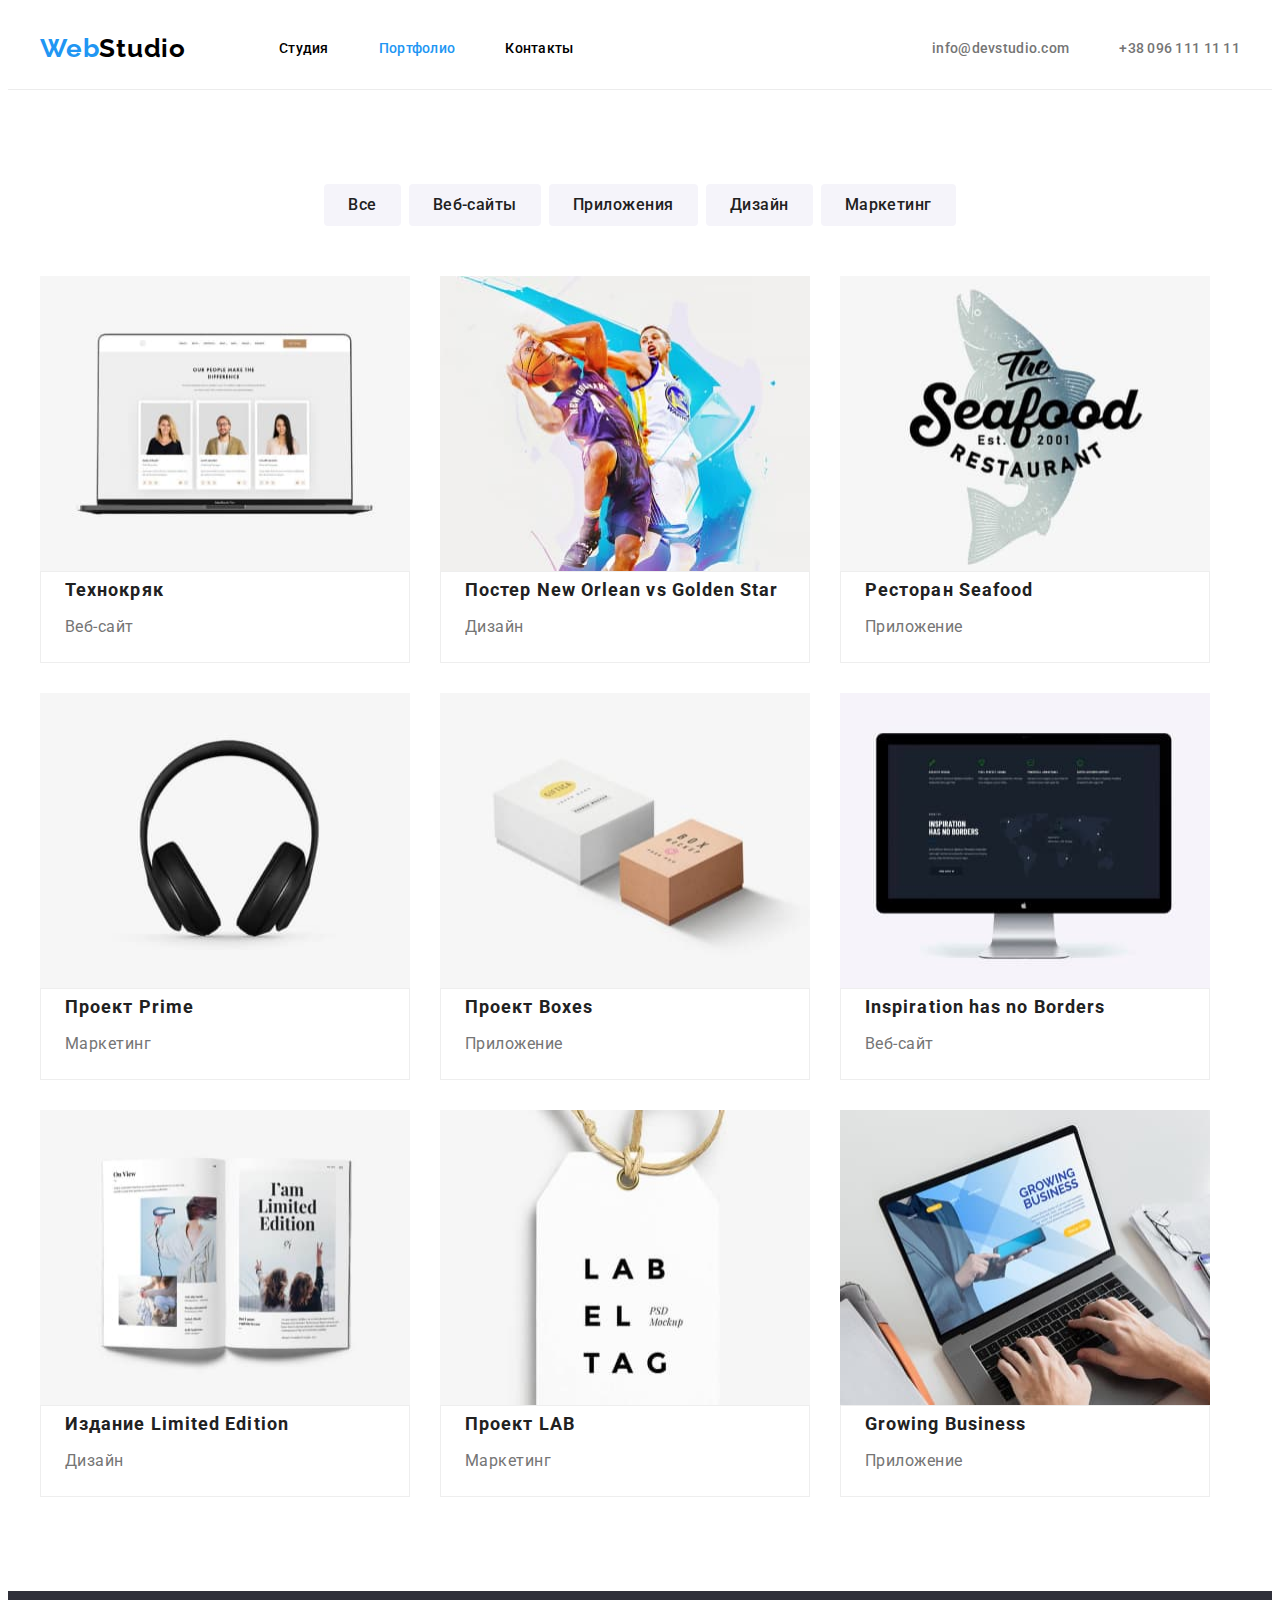
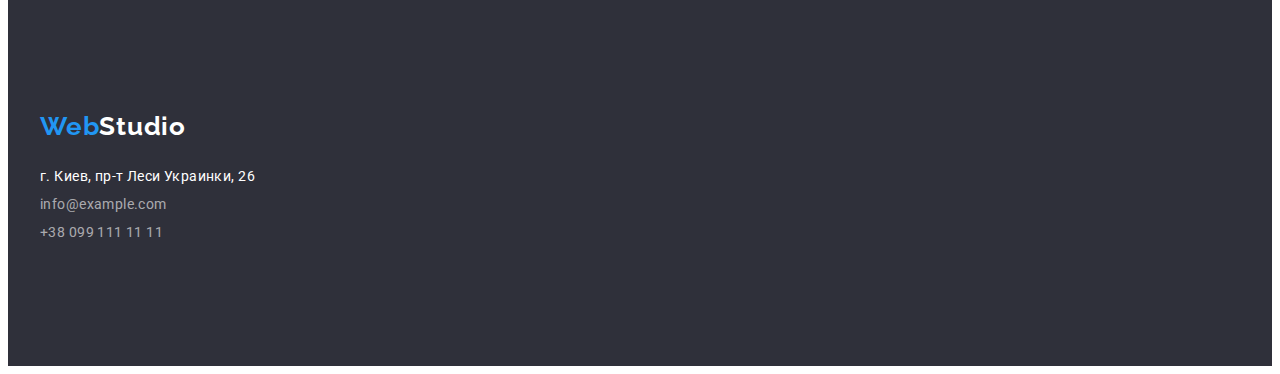
==== commit 92fd3882: "no?" ====
--- a/portfolio.html
+++ b/portfolio.html
@@ -243,29 +243,28 @@
       </section>
     </main>
     <footer class="info">
-      <div class="container">
-        <ul class="footer-list">
+      <footer class="info">
+        <div class="container">
+          <a href="./index.html" class="info-logo">
+            <span class="logo">Web</span>Studio</a>
+          <ul class="footer-list">
+        <li class="footer-title-list">
+          <address class="address">
+              <a
+                href="https://www.google.com/maps/place/%D0%B1%D1%83%D0%BB.+%D0%9B%D0%B5%D1%81%D0%B8+%D0%A3%D0%BA%D1%80%D0%B0%D0%B8%D0%BD%D0%BA%D0%B8,+26,+%D0%9A%D0%B8%D0%B5%D0%B2,+02000/@50.4265807,30.5383858,17z/data=!3m1!4b1!4m5!3m4!1s0x40d4cf0e033ecbe9:0x57a4dffefec77da0!8m2!3d50.4265807!4d30.5383858?hl=ru"
+                class="adress-city link">
+                г. Киев, пр-т Леси Украинки, 26</a>
+            </li>
           <li class="footer-title-list">
-        <a href="./index.html" class="info-logo"
-          ><span class="info-logo logo">Web</span>Studio</a>
-        </li>
-      <li footer-title-list>
-        <address class="address">
-            <a
-              href="https://www.google.com/maps/place/%D0%B1%D1%83%D0%BB.+%D0%9B%D0%B5%D1%81%D0%B8+%D0%A3%D0%BA%D1%80%D0%B0%D0%B8%D0%BD%D0%BA%D0%B8,+26,+%D0%9A%D0%B8%D0%B5%D0%B2,+02000/@50.4265807,30.5383858,17z/data=!3m1!4b1!4m5!3m4!1s0x40d4cf0e033ecbe9:0x57a4dffefec77da0!8m2!3d50.4265807!4d30.5383858?hl=ru"
-              class="adress-city link">
-              г. Киев, пр-т Леси Украинки, 26</a>
-          </li>
-        <li footer-title-list>
-          <a href="mailto:info@example.com" class="address-mail"
-            >info@example.com</a>
-          </li>
-          <li footer-title-list>
-          <a href="tel:+380991111111" class="address-tel">+38 099 111 11 11</a>
-        </li>
-          </ul>
-      </address>
-    </div>
-    </footer>
-  </body>
-</html>
+            <a href="mailto:info@example.com" class="address-mail"
+              >info@example.com</a>
+            </li>
+            <li class="footer-title-list">
+            <a href="tel:+380991111111" class="address-tel">+38 099 111 11 11</a>
+          </li>
+            </ul>
+          </address>
+        </div>
+      </footer>
+    </body>
+  </html>
--- a/css/styles.css
+++ b/css/styles.css
@@ -571,7 +571,7 @@
 
 .footer-list {
 
-    display: block;
+   
     list-style: none;
 
     
@@ -582,6 +582,8 @@
 }
 
 .info-logo {
+
+    
 
 
 font-family: 'Raleway';
@@ -592,7 +594,7 @@
 
 color: var(--primary-white-color);
 
-margin-bottom: 20px;
+
 
 }
 .logo {
@@ -684,8 +686,10 @@
 
     background: #FFFFFF;
 
-    padding-top: 30px;
-    padding-bottom: 30px;
+    
+    margin-bottom: 94px;
+
+    margin-top: 94px;
 
 }
 
@@ -851,9 +855,15 @@
 /* --------FOOTER----------- */
 
 
+.footer-list {
+
+    
+
+}
+
 .info-logo {
 
-
+display: block;
 
 text-decoration: none;
 
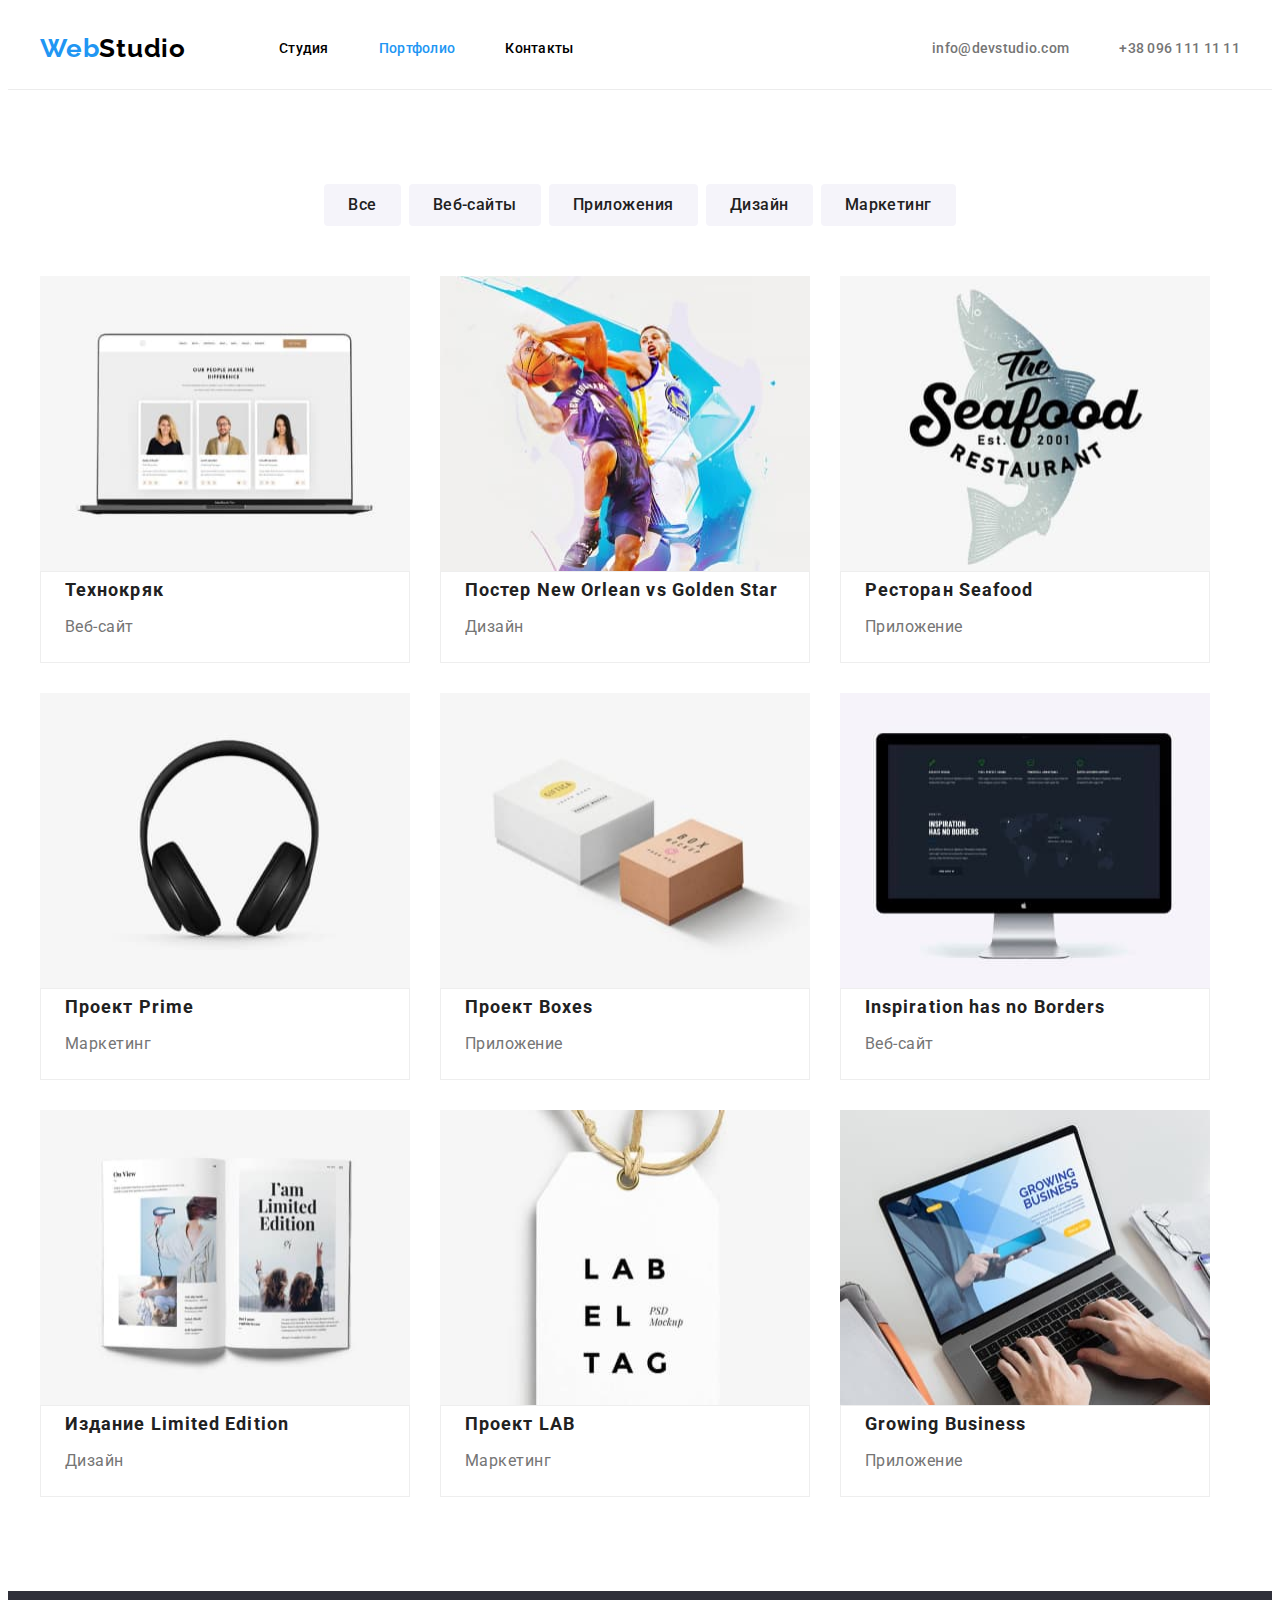
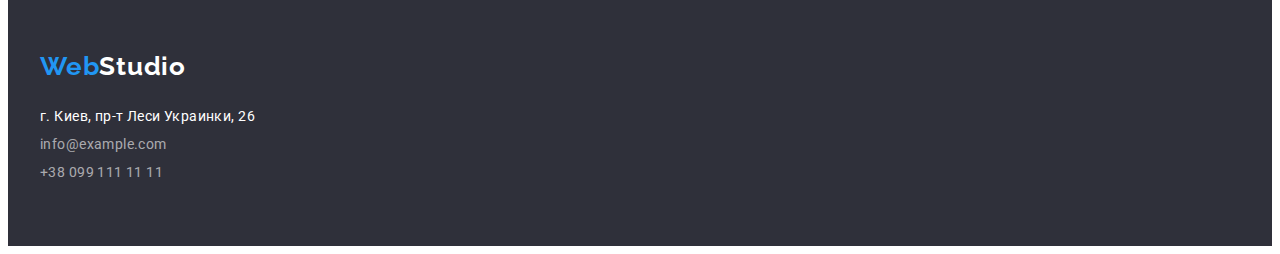
==== commit 2f274c38: "Some i" ====
--- a/portfolio.html
+++ b/portfolio.html
@@ -23,248 +23,236 @@
   <body>
     <header class="header">
       <div class="container main-nav">
-      <a href="./index.html" class="header-logo link"
-        >Web<span class="title-studio">Studio</span></a
-      >
-
-      <nav class="header-nav">
-        <ul class="header-list list">
-          <li class="header-item list">
-            <a href="./index.html" class="header-link link">Студия</a>
-          </li>
-          <li class="header-item list">
-            <a href="./portfolio.html" class="header-link link"
-              ><span class="portfolio-title"> Портфолио</span></a
+        <a href="./index.html" class="header-logo link"
+          >Web<span class="title-studio">Studio</span></a
+        >
+
+        <nav class="header-nav">
+          <ul class="header-list list">
+            <li class="header-item list">
+              <a href="./index.html" class="header-link link">Студия</a>
+            </li>
+            <li class="header-item list">
+              <a href="./portfolio.html" class="header-link link"
+                ><span class="portfolio-title"> Портфолио</span></a
+              >
+            </li>
+            <li class="header-item list">
+              <a href="#" class="header-link link">Контакты</a>
+            </li>
+          </ul>
+        </nav>
+        <ul class="connect-list">
+          <li class="contact-list list item">
+            <a href="mailto:info@devstudio.com" class="header-link link"
+              ><span class="contact-tel">info@devstudio.com</span></a
             >
           </li>
-          <li class="header-item list">
-            <a href="#" class="header-link link">Контакты</a>
+          <li class="contact-list list item">
+            <a href="tel:+380961111111" class="header-link link"
+              ><span class="contact-tel">+38 096 111 11 11</span></a
+            >
           </li>
         </ul>
-      </nav>
-      <ul class="connect-list">
-        <li class="contact-list list item">
-          <a href="mailto:info@devstudio.com" class="header-link link"
-            ><span class="contact-tel">info@devstudio.com</span></a
-          >
-        </li>
-        <li class="contact-list list item">
-          <a href="tel:+380961111111" class="header-link link"
-            ><span class="contact-tel">+38 096 111 11 11</span></a
-          >
-        </li>
-      </ul>
-    </div>
+      </div>
     </header>
 
     <main>
       <section class="team">
         <div class="container">
-        <h1 class="visually-hidden">Наши проэкты</h1>
-        <ul class="team-text">
-          <li class="projects-list list">
-            <button type="button" class="projects-button">Всe</button>
-          </li>
-
-          <li class="projects-list list">
-            <button type="button" class="projects-button">Веб-сайты</button>
-          </li>
-
-          <li class="projects-list list">
-            <button type="button" class="projects-button">Приложения</button>
-          </li>
-
-          <li class="projects-list list">
-            <button type="button" class="projects-button">Дизайн</button>
-          </li>
-
-          <li class="projects-list list">
-            <button type="button" class="projects-button">Маркетинг</button>
-          </li>
-        
-        </ul>
-      
-
-        <ul class="development">
-          <li class="development-list list">
-            <a href="#" class="development-foto">
-              <img
-                src="./images2/img1.jpg"
-                width="370"
-                height="295"
-                alt="Фото на мониторе"/>
-      
-              <div class="development-text">
-              <h2 class="development-title">Технокряк</h2>
-              <p class="development-pre-title">Веб-сайт</p>
-            </div>
-          </a>
-          
-        
-      </li>
-
-          <li class="development-list list">
-            <a href="#" class="development-foto">
-              <img
-                src="./images2/img2.jpg"
-                width="370"
-                height="295"
-                alt="Игра в баскетбол"/>
-              <div class="development-text">
-              <h2 class="development-title">Постер New Orlean vs Golden Star</h2>
-              <p class="development-pre-title">Дизайн</p>
-            </div>
-          </a>
-          
-        
-      </li>
-          
-          <li class="development-list list">
-            
-            <a href="#" class="development-foto">
-              <img
-                src="./images2/img3.jpg"
-                width="370"
-                height="295"
-                alt="Название ресторана"/>
-              <div class="development-text">
-              <h2 class="development-title">Ресторан Seafood</h2>
-              <p class="development-pre-title">Приложение</p>
-            </div>
-          </a>
-          
-        
-      </li>
-          
-          <li class="development-list list">
-            
-            <a href="#" class="development-foto">
-              <img
-                src="./images2/img4.jpg"
-                width="370"
-                height="295"
-                alt="Наушники"/>
-              <div class="development-text">
-              <h2 class="development-title">Проект Prime</h2>
-              <p class="development-pre-title">Маркетинг</p>
-            </div>
-          </a>
-          
-        
-      </li>
-          
-          <li class="development-list list">
-            
-            <a href="#" class="development-foto">
-              <img
-                src="./images2/img5.jpg"
-                width="370"
-                height="295"
-                alt="Две коробки"/>
-              <div class="development-text">
-              <h2 class="development-title">Проект Boxes</h2>
-              <p class="development-pre-title">Приложение</p>
-            </div>
-          </a>
-          
-        
-      </li>
-          
-          <li class="development-list list">
-            
-            <a href="#" class="development-foto">
-              <img
-                src="./images2/img6.jpg"
-                width="370"
-                height="295"
-                alt="Монитор"/>
-              <div class="development-text">
-              <h2 class="development-title">Inspiration has no Borders</h2>
-              <p class="development-pre-title">Веб-сайт</p>
-            </div>
-          </a>
-          
-        
-      </li>
-          
-          <li class="development-list list">
-            
-            <a href="#" class="development-foto">
-              <img
-                src="./images2/img7.jpg"
-                width="370"
-                height="295"
-                alt="Развернутый жyрнал"/>
-              <div class="development-text">
-              <h2 class="development-title">Издание Limited Edition</h2>
-              <p class="development-pre-title">Дизайн</p>
-            </div>
-          </a>
-          
-        
-      </li>
-          
-          <li class="development-list list">
-            
-            <a href="#" class="development-foto">
-              <img
-                src="./images2/img8.jpg"
-                width="370"
-                height="295"
-                alt="Проспект с надписью"/>
-              <div class="development-text">
-              <h2 class="development-title">Проект LAB</h2>
-              <p class="development-pre-title">Маркетинг</p>
-            </div>
-          </a>
-          
-        
-      </li>
-          
-          <li class="development-list list">
-            <a href="#" class="development-foto">
-              <img
-                src="./images2/img9.jpg"
-                width="370"
-                height="295"
-                alt="Работа на ноутбуке"/>
-              <div class="development-text">
-              <h2 class="development-title">Growing Business</h2>
-              <p class="development-pre-title">Приложение</p>
-            
-            </div>
-          </a>
-          
-        
-      </li>
-        </ul>
-      </div>
-      
+          <h1 class="visually-hidden">Наши проэкты</h1>
+          <ul class="team-text">
+            <li class="projects-list list">
+              <button type="button" class="projects-button">Всe</button>
+            </li>
+
+            <li class="projects-list list">
+              <button type="button" class="projects-button">Веб-сайты</button>
+            </li>
+
+            <li class="projects-list list">
+              <button type="button" class="projects-button">Приложения</button>
+            </li>
+
+            <li class="projects-list list">
+              <button type="button" class="projects-button">Дизайн</button>
+            </li>
+
+            <li class="projects-list list">
+              <button type="button" class="projects-button">Маркетинг</button>
+            </li>
+          </ul>
+
+          <ul class="development">
+            <li class="development-list list">
+              <a href="#" class="development-foto">
+                <img
+                  src="./images2/img1.jpg"
+                  width="370"
+                  height="295"
+                  alt="Фото на мониторе"
+                />
+
+                <div class="development-text">
+                  <h2 class="development-title">Технокряк</h2>
+                  <p class="development-pre-title">Веб-сайт</p>
+                </div>
+              </a>
+            </li>
+
+            <li class="development-list list">
+              <a href="#" class="development-foto">
+                <img
+                  src="./images2/img2.jpg"
+                  width="370"
+                  height="295"
+                  alt="Игра в баскетбол"
+                />
+                <div class="development-text">
+                  <h2 class="development-title">
+                    Постер New Orlean vs Golden Star
+                  </h2>
+                  <p class="development-pre-title">Дизайн</p>
+                </div>
+              </a>
+            </li>
+
+            <li class="development-list list">
+              <a href="#" class="development-foto">
+                <img
+                  src="./images2/img3.jpg"
+                  width="370"
+                  height="295"
+                  alt="Название ресторана"
+                />
+                <div class="development-text">
+                  <h2 class="development-title">Ресторан Seafood</h2>
+                  <p class="development-pre-title">Приложение</p>
+                </div>
+              </a>
+            </li>
+
+            <li class="development-list list">
+              <a href="#" class="development-foto">
+                <img
+                  src="./images2/img4.jpg"
+                  width="370"
+                  height="295"
+                  alt="Наушники"
+                />
+                <div class="development-text">
+                  <h2 class="development-title">Проект Prime</h2>
+                  <p class="development-pre-title">Маркетинг</p>
+                </div>
+              </a>
+            </li>
+
+            <li class="development-list list">
+              <a href="#" class="development-foto">
+                <img
+                  src="./images2/img5.jpg"
+                  width="370"
+                  height="295"
+                  alt="Две коробки"
+                />
+                <div class="development-text">
+                  <h2 class="development-title">Проект Boxes</h2>
+                  <p class="development-pre-title">Приложение</p>
+                </div>
+              </a>
+            </li>
+
+            <li class="development-list list">
+              <a href="#" class="development-foto">
+                <img
+                  src="./images2/img6.jpg"
+                  width="370"
+                  height="295"
+                  alt="Монитор"
+                />
+                <div class="development-text">
+                  <h2 class="development-title">Inspiration has no Borders</h2>
+                  <p class="development-pre-title">Веб-сайт</p>
+                </div>
+              </a>
+            </li>
+
+            <li class="development-list list">
+              <a href="#" class="development-foto">
+                <img
+                  src="./images2/img7.jpg"
+                  width="370"
+                  height="295"
+                  alt="Развернутый жyрнал"
+                />
+                <div class="development-text">
+                  <h2 class="development-title">Издание Limited Edition</h2>
+                  <p class="development-pre-title">Дизайн</p>
+                </div>
+              </a>
+            </li>
+
+            <li class="development-list list">
+              <a href="#" class="development-foto">
+                <img
+                  src="./images2/img8.jpg"
+                  width="370"
+                  height="295"
+                  alt="Проспект с надписью"
+                />
+                <div class="development-text">
+                  <h2 class="development-title">Проект LAB</h2>
+                  <p class="development-pre-title">Маркетинг</p>
+                </div>
+              </a>
+            </li>
+
+            <li class="development-list list">
+              <a href="#" class="development-foto">
+                <img
+                  src="./images2/img9.jpg"
+                  width="370"
+                  height="295"
+                  alt="Работа на ноутбуке"
+                />
+                <div class="development-text">
+                  <h2 class="development-title">Growing Business</h2>
+                  <p class="development-pre-title">Приложение</p>
+                </div>
+              </a>
+            </li>
+          </ul>
+        </div>
       </section>
     </main>
     <footer class="info">
-      <footer class="info">
-        <div class="container">
-          <a href="./index.html" class="info-logo">
-            <span class="logo">Web</span>Studio</a>
+      <div class="container">
+        <a href="./index.html" class="info-logo">
+          <span class="logo">Web</span>Studio</a
+        >
+        <address class="address">
           <ul class="footer-list">
-        <li class="footer-title-list">
-          <address class="address">
+            <li class="footer-title-list">
               <a
                 href="https://www.google.com/maps/place/%D0%B1%D1%83%D0%BB.+%D0%9B%D0%B5%D1%81%D0%B8+%D0%A3%D0%BA%D1%80%D0%B0%D0%B8%D0%BD%D0%BA%D0%B8,+26,+%D0%9A%D0%B8%D0%B5%D0%B2,+02000/@50.4265807,30.5383858,17z/data=!3m1!4b1!4m5!3m4!1s0x40d4cf0e033ecbe9:0x57a4dffefec77da0!8m2!3d50.4265807!4d30.5383858?hl=ru"
-                class="adress-city link">
-                г. Киев, пр-т Леси Украинки, 26</a>
-            </li>
-          <li class="footer-title-list">
-            <a href="mailto:info@example.com" class="address-mail"
-              >info@example.com</a>
+                class="adress-city link"
+              >
+                г. Киев, пр-т Леси Украинки, 26</a
+              >
             </li>
             <li class="footer-title-list">
-            <a href="tel:+380991111111" class="address-tel">+38 099 111 11 11</a>
-          </li>
-            </ul>
-          </address>
-        </div>
-      </footer>
-    </body>
-  </html>
+              <a href="mailto:info@example.com" class="address-mail"
+                >info@example.com</a
+              >
+            </li>
+            <li class="footer-title-list">
+              <a href="tel:+380991111111" class="address-tel"
+                >+38 099 111 11 11</a
+              >
+            </li>
+          </ul>
+        </address>
+      </div>
+    </footer>
+  </body>
+</html>
